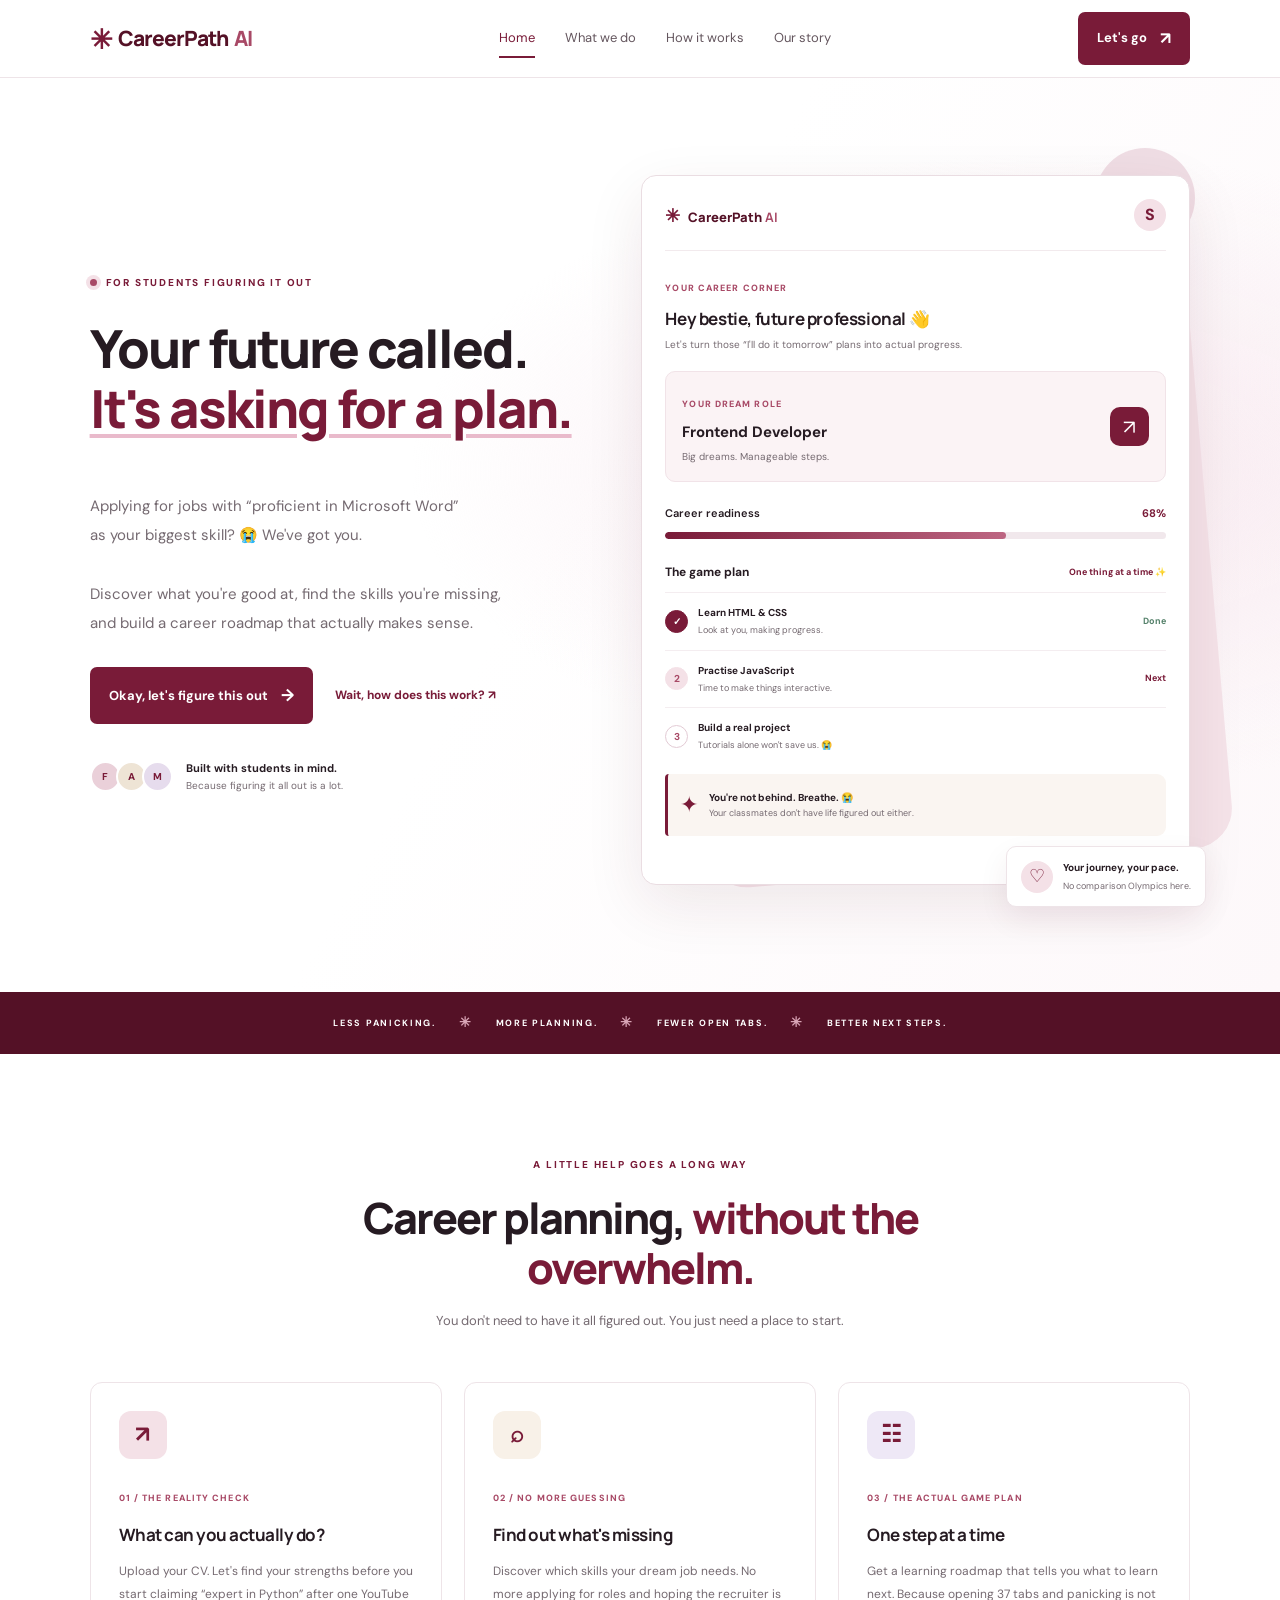
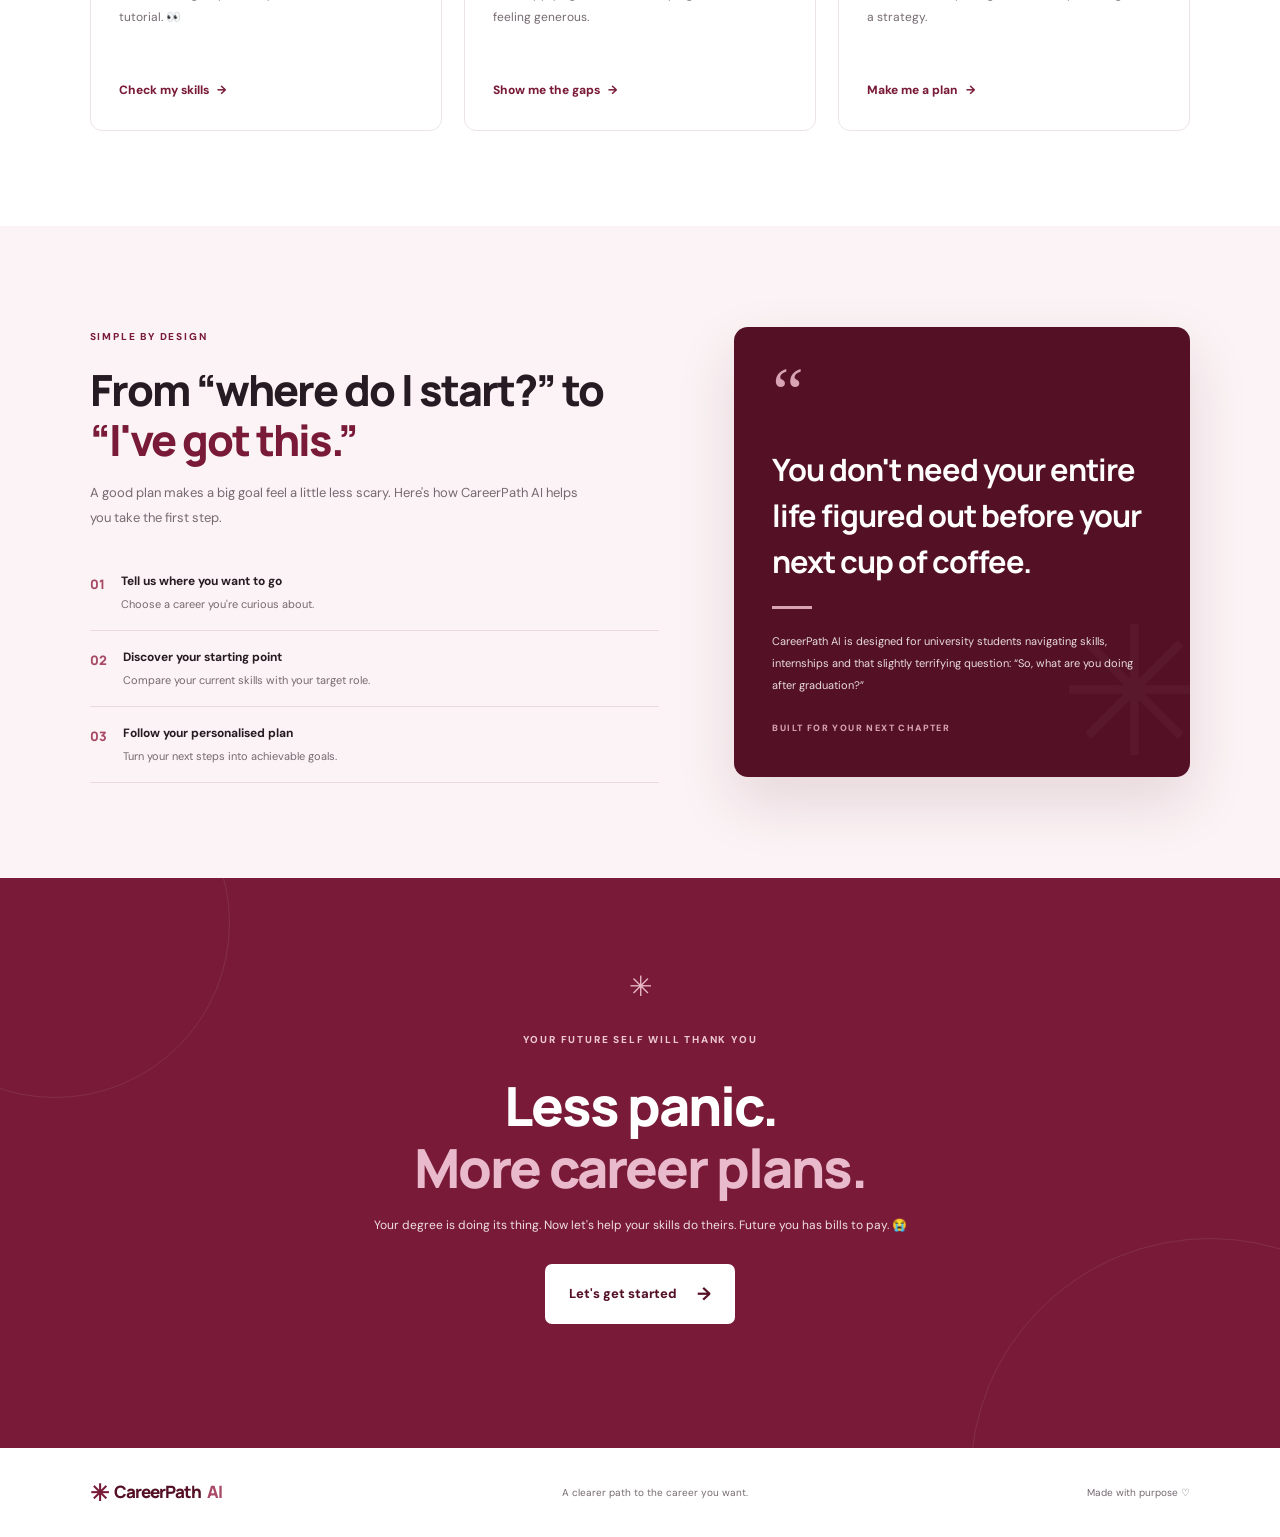
==== index.html @ 46bc5d7f "Add CareerPath AI frontend" ====
<!DOCTYPE html>
<html lang="en">
<head>
  <meta charset="UTF-8">
  <meta name="viewport" content="width=device-width, initial-scale=1.0">

  <title>CareerPath AI — Figure Out Your Next Move</title>
  <meta name="description" content="A more human way for university students to discover their skills, close skill gaps, and plan their future careers.">

  <link rel="preconnect" href="https://fonts.googleapis.com">
  <link rel="preconnect" href="https://fonts.gstatic.com" crossorigin>
  <link href="https://fonts.googleapis.com/css2?family=DM+Sans:wght@400;500;600;700&family=Manrope:wght@400;500;600;700;800&display=swap" rel="stylesheet">

  <link rel="stylesheet" href="styles.css">
  <script src="app.js" defer></script>
</head>

<body>

  <!-- Navigation -->
  <header class="navbar">
    <a href="#home" class="logo">
      <span class="logo-symbol">✳</span>
      CareerPath <span class="logo-ai">AI</span>
    </a>

    <nav class="nav-links" id="navLinks">
      <a href="#home" class="active">Home</a>
      <a href="#features">What we do</a>
      <a href="#how-it-works">How it works</a>
      <a href="#about">Our story</a>
    </nav>

    <a href="#get-started" class="nav-button">
      Let's go <span>↗</span>
    </a>

    <button
      class="menu-toggle"
      id="menuToggle"
      aria-label="Toggle navigation"
      aria-expanded="false"
      aria-controls="navLinks"
    >☰</button>
  </header>

  <main>

    <!-- Hero -->
    <section class="hero" id="home">
      <div class="hero-copy">

        <div class="eyebrow">
          <span class="status-dot"></span>
          FOR STUDENTS FIGURING IT OUT
        </div>

        <h1>
          Your future called.
          <span>It's asking for a plan.</span>
        </h1>

        <p class="hero-description">
          Applying for jobs with “proficient in Microsoft Word”
          as your biggest skill? 😭 We've got you.

          Discover what you're good at, find the skills you're missing,
          and build a career roadmap that actually makes sense.
        </p>

        <div class="hero-actions">
          <a href="#get-started" class="primary-button">
            Okay, let's figure this out <span>→</span>
          </a>

          <a href="#how-it-works" class="text-button">
            Wait, how does this work? ↗
          </a>
        </div>

        <div class="social-proof">
          <div class="avatar-stack">
            <span>F</span>
            <span>A</span>
            <span>M</span>
          </div>

          <p>
            <strong>Built with students in mind.</strong>
            <br>Because figuring it all out is a lot.
          </p>
        </div>

      </div>

      <!-- Career dashboard preview -->
      <div class="hero-visual">

        <div class="visual-decoration decoration-one"></div>
        <div class="visual-decoration decoration-two"></div>

        <div class="dashboard">

          <div class="dashboard-top">
            <div class="mini-brand">
              <span>✳</span> CareerPath <b>AI</b>
            </div>
            <div class="profile-circle">S</div>
          </div>

          <div class="welcome">
            <span class="small-label">YOUR CAREER CORNER</span>
            <h3>Hey bestie, future professional 👋</h3>
            <p>
              Let's turn those “I'll do it tomorrow” plans
              into actual progress.
            </p>
          </div>

          <div class="goal-card">
            <div>
              <span class="small-label">YOUR DREAM ROLE</span>
              <h3>Frontend Developer</h3>
              <p>Big dreams. Manageable steps.</p>
            </div>

            <div class="goal-icon">↗</div>
          </div>

          <div class="progress-heading">
            <span>Career readiness</span>
            <strong>68%</strong>
          </div>

          <div
            class="progress-track"
            role="progressbar"
            aria-label="Example career readiness"
            aria-valuenow="68"
            aria-valuemin="0"
            aria-valuemax="100"
          >
            <div class="progress-fill"></div>
          </div>

          <div class="next-steps">

            <div class="section-mini-heading">
              <h4>The game plan</h4>
              <span>One thing at a time ✨</span>
            </div>

            <div class="step-row">
              <span class="step-check completed">✓</span>
              <div>
                <strong>Learn HTML & CSS</strong>
                <small>Look at you, making progress.</small>
              </div>
              <span class="step-tag done">Done</span>
            </div>

            <div class="step-row">
              <span class="step-check current">2</span>
              <div>
                <strong>Practise JavaScript</strong>
                <small>Time to make things interactive.</small>
              </div>
              <span class="step-tag current-tag">Next</span>
            </div>

            <div class="step-row">
              <span class="step-check">3</span>
              <div>
                <strong>Build a real project</strong>
                <small>Tutorials alone won't save us. 😭</small>
              </div>
            </div>

          </div>

          <div class="encouragement">
            <span>✦</span>
            <p>
              <strong>You're not behind. Breathe. 😭</strong>
              <br>Your classmates don't have life figured out either.
            </p>
          </div>

          <p class="demo-note">
            Example dashboard · Sample information
          </p>

        </div>

        <div class="floating-note">
          <span class="floating-icon">♡</span>
          <div>
            <strong>Your journey, your pace.</strong>
            <small>No comparison Olympics here.</small>
          </div>
        </div>

      </div>
    </section>

    <!-- Marquee-style message -->
    <section class="trust-strip" aria-label="Our approach">
      <span>LESS PANICKING.</span>
      <span class="strip-divider">✳</span>
      <span>MORE PLANNING.</span>
      <span class="strip-divider">✳</span>
      <span>FEWER OPEN TABS.</span>
      <span class="strip-divider">✳</span>
      <span>BETTER NEXT STEPS.</span>
    </section>

    <!-- Features -->
    <section class="features section-padding" id="features">

      <div class="section-heading">
        <span class="eyebrow">A LITTLE HELP GOES A LONG WAY</span>

        <h2>
          Career planning,
          <span>without the overwhelm.</span>
        </h2>

        <p>
          You don't need to have it all figured out.
          You just need a place to start.
        </p>
      </div>

      <div class="feature-grid">

        <article class="feature-card">
          <div class="feature-icon icon-pink">↗</div>

          <span class="feature-number">01 / THE REALITY CHECK</span>

          <h3>What can you actually do?</h3>

          <p>
            Upload your CV. Let's find your strengths before
            you start claiming “expert in Python” after one
            YouTube tutorial. 👀
          </p>

          <a href="#get-started">
            Check my skills <span>→</span>
          </a>
        </article>

        <article class="feature-card">
          <div class="feature-icon icon-cream">⌕</div>

          <span class="feature-number">02 / NO MORE GUESSING</span>

          <h3>Find out what's missing</h3>

          <p>
            Discover which skills your dream job needs.
            No more applying for roles and hoping the recruiter
            is feeling generous.
          </p>

          <a href="#get-started">
            Show me the gaps <span>→</span>
          </a>
        </article>

        <article class="feature-card">
          <div class="feature-icon icon-lilac">☷</div>

          <span class="feature-number">03 / THE ACTUAL GAME PLAN</span>

          <h3>One step at a time</h3>

          <p>
            Get a learning roadmap that tells you what to learn next.
            Because opening 37 tabs and panicking is not a strategy.
          </p>

          <a href="#get-started">
            Make me a plan <span>→</span>
          </a>
        </article>

      </div>
    </section>

    <!-- How it works -->
    <section class="how-section section-padding" id="how-it-works">

      <div class="how-copy">
        <span class="eyebrow">SIMPLE BY DESIGN</span>

        <h2>
          From “where do I start?”
          to <span>“I've got this.”</span>
        </h2>

        <p>
          A good plan makes a big goal feel a little less scary.
          Here's how CareerPath AI helps you take the first step.
        </p>

        <div class="how-step">
          <span class="step-number">01</span>
          <div>
            <h4>Tell us where you want to go</h4>
            <p>Choose a career you're curious about.</p>
          </div>
        </div>

        <div class="how-step">
          <span class="step-number">02</span>
          <div>
            <h4>Discover your starting point</h4>
            <p>Compare your current skills with your target role.</p>
          </div>
        </div>

        <div class="how-step">
          <span class="step-number">03</span>
          <div>
            <h4>Follow your personalised plan</h4>
            <p>Turn your next steps into achievable goals.</p>
          </div>
        </div>
      </div>

      <div class="quote-card" id="about">
        <span class="quote-mark">“</span>

        <h3>
          You don't need your entire life figured out
          before your next cup of coffee.
        </h3>

        <div class="quote-line"></div>

        <p>
          CareerPath AI is designed for university students
          navigating skills, internships and that slightly terrifying
          question: “So, what are you doing after graduation?”
        </p>

        <span class="quote-caption">BUILT FOR YOUR NEXT CHAPTER</span>

        <div class="quote-decoration">✳</div>
      </div>

    </section>

    <!-- CTA -->
    <section class="cta-section" id="get-started">

      <div class="cta-content">
        <span class="cta-star">✳</span>

        <span class="eyebrow light-eyebrow">
          YOUR FUTURE SELF WILL THANK YOU
        </span>

        <h2>
          Less panic.
          <br><span>More career plans.</span>
        </h2>

        <p>
          Your degree is doing its thing. Now let's help your
          skills do theirs. Future you has bills to pay. 😭
        </p>

        <a href="upload.html" class="cta-button">
              Let's get started <span>→</span>
            </a>

        <p class="cta-message" id="ctaMessage" aria-live="polite"></p>
      </div>

      <div class="cta-circle circle-one"></div>
      <div class="cta-circle circle-two"></div>

    </section>

  </main>

  <!-- Footer -->
  <footer class="footer">
    <a href="#home" class="logo footer-logo">
      <span class="logo-symbol">✳</span>
      CareerPath <span class="logo-ai">AI</span>
    </a>

    <p>A clearer path to the career you want.</p>

    <span class="footer-credit">Made with purpose ♡</span>
  </footer>

</body>
</html>
---- styles.css ----
:root {
  --maroon: #791b38;
  --maroon-dark: #541126;
  --rose: #a84966;
  --blush: #fbf3f5;
  --pink: #f4e1e7;
  --cream: #f8f1e8;
  --lilac: #eee8f6;
  --ink: #261b22;
  --muted: #756a71;
  --white: #ffffff;
  --border: #eee4e8;
  --shadow: 0 20px 60px rgba(83, 17, 38, 0.09);
}

* {
  margin: 0;
  padding: 0;
  box-sizing: border-box;
}

html {
  scroll-behavior: smooth;
  scroll-padding-top: 90px;
}

body {
  font-family: "DM Sans", sans-serif;
  color: var(--ink);
  background: var(--white);
  line-height: 1.7;
  -webkit-font-smoothing: antialiased;
}

a {
  color: inherit;
  text-decoration: none;
}

button {
  font: inherit;
}

button:focus-visible,
a:focus-visible {
  outline: 3px solid #c77b96;
  outline-offset: 4px;
}

/* Navigation */

.navbar {
  min-height: 78px;
  padding: 0 7%;
  display: flex;
  align-items: center;
  justify-content: space-between;
  gap: 25px;
  position: sticky;
  top: 0;
  z-index: 20;
  background: rgba(255, 255, 255, 0.95);
  border-bottom: 1px solid var(--border);
  backdrop-filter: blur(14px);
}

.logo {
  display: inline-flex;
  align-items: center;
  gap: 6px;
  color: var(--maroon-dark);
  font-family: "Manrope", sans-serif;
  font-size: 21px;
  font-weight: 800;
  letter-spacing: -1px;
  white-space: nowrap;
}

.logo-symbol {
  color: var(--maroon);
  font-size: 27px;
}

.logo-ai {
  color: var(--rose);
}

.nav-links {
  display: flex;
  align-items: center;
  gap: 30px;
}

.nav-links a {
  position: relative;
  padding: 8px 0;
  color: #64565e;
  font-size: 13px;
  transition: color 0.2s;
}

.nav-links a:hover,
.nav-links a.active {
  color: var(--maroon);
}

.nav-links a.active::after {
  content: "";
  position: absolute;
  bottom: 0;
  left: 0;
  width: 100%;
  height: 2px;
  background: var(--maroon);
}

.nav-button,
.primary-button {
  display: inline-flex;
  align-items: center;
  justify-content: center;
  gap: 13px;
  background: var(--maroon);
  color: white;
  padding: 12px 19px;
  border-radius: 7px;
  font-size: 13px;
  font-weight: 700;
  transition: background 0.2s, transform 0.2s;
}

.nav-button:hover,
.primary-button:hover {
  background: var(--maroon-dark);
  transform: translateY(-2px);
}

.nav-button span,
.primary-button span {
  font-size: 17px;
}

.menu-toggle {
  display: none;
  border: 0;
  background: transparent;
  color: var(--maroon);
  font-size: 25px;
  cursor: pointer;
}

/* Hero */

.hero {
  padding: 75px 7% 85px;
  display: grid;
  grid-template-columns: 0.95fr 1.05fr;
  align-items: center;
  gap: 55px;
  overflow: hidden;
  background:
    radial-gradient(
      ellipse at 82% 43%,
      #f8eaf0 0%,
      transparent 43%
    ),
    linear-gradient(120deg, #fff 45%, #fdf8fa 100%);
}

.hero-copy {
  max-width: 560px;
}

.eyebrow {
  display: inline-flex;
  align-items: center;
  gap: 9px;
  color: var(--maroon);
  font-size: 10px;
  font-weight: 800;
  letter-spacing: 1.8px;
}

.status-dot {
  width: 7px;
  height: 7px;
  border-radius: 50%;
  background: var(--rose);
  box-shadow: 0 0 0 4px var(--pink);
}

.hero h1,
.section-heading h2,
.how-copy h2,
.cta-content h2 {
  font-family: "Manrope", sans-serif;
  font-weight: 800;
  letter-spacing: -2px;
  line-height: 1.15;
}

.hero h1 {
  max-width: 600px;
  margin: 24px 0;
  font-size: clamp(42px, 4.1vw, 60px);
}

.hero h1 span {
  display: block;
  color: var(--maroon);
  text-decoration: underline;
  text-decoration-color: #e9bacb;
  text-decoration-thickness: 4px;
  text-underline-offset: 6px;
}

.hero-description {
  max-width: 455px;
  color: var(--muted);
  font-size: 15px;
  line-height: 1.95;
  white-space: pre-line;
}

.hero-actions {
  display: flex;
  flex-wrap: wrap;
  align-items: center;
  gap: 22px;
  margin-top: 29px;
}

.primary-button {
  padding: 14px 19px;
}

.text-button {
  color: var(--maroon);
  font-size: 12px;
  font-weight: 700;
}

.text-button:hover {
  text-decoration: underline;
  text-underline-offset: 4px;
}

.social-proof {
  display: flex;
  align-items: center;
  gap: 13px;
  margin-top: 36px;
}

.avatar-stack {
  display: flex;
  padding-left: 5px;
}

.avatar-stack span {
  width: 31px;
  height: 31px;
  display: grid;
  place-items: center;
  margin-left: -5px;
  border: 2px solid white;
  border-radius: 50%;
  background: #ead0d9;
  color: var(--maroon);
  font-size: 10px;
  font-weight: 800;
}

.avatar-stack span:nth-child(2) {
  background: #eee4d5;
}

.avatar-stack span:nth-child(3) {
  background: #e6dced;
}

.social-proof p {
  color: var(--muted);
  font-size: 10px;
  line-height: 1.6;
}

.social-proof strong {
  color: var(--ink);
  font-size: 11px;
}

/* Dashboard preview */

.hero-visual {
  position: relative;
  min-width: 0;
  padding: 22px 0;
}

.visual-decoration {
  position: absolute;
  border-radius: 40px;
  background: #f5e3e9;
}

.decoration-one {
  inset: 6% -3% 5% 7%;
  transform: rotate(-5deg);
}

.decoration-two {
  width: 100px;
  height: 100px;
  top: -5px;
  right: -5px;
  border-radius: 50%;
  background: #ead1db;
  opacity: 0.7;
}

.dashboard {
  position: relative;
  z-index: 1;
  padding: 23px;
  border: 1px solid #eadde2;
  border-radius: 15px;
  background: white;
  box-shadow: var(--shadow);
}

.dashboard-top {
  display: flex;
  align-items: center;
  justify-content: space-between;
  padding-bottom: 19px;
  border-bottom: 1px solid #f2eaed;
}

.mini-brand {
  color: var(--maroon-dark);
  font-family: "Manrope", sans-serif;
  font-size: 13px;
  font-weight: 800;
}

.mini-brand span {
  margin-right: 5px;
  color: var(--maroon);
  font-size: 18px;
}

.mini-brand b {
  color: var(--rose);
}

.profile-circle {
  width: 32px;
  height: 32px;
  display: grid;
  place-items: center;
  border-radius: 50%;
  background: var(--pink);
  color: var(--maroon);
  font-weight: 800;
}

.welcome {
  padding: 21px 0 18px;
}

.small-label {
  color: var(--rose);
  font-size: 9px;
  font-weight: 800;
  letter-spacing: 1.1px;
}

.welcome h3 {
  margin: 7px 0 4px;
  font-family: "Manrope", sans-serif;
  font-size: 17px;
  line-height: 1.5;
  letter-spacing: -0.4px;
}

.welcome p,
.goal-card p {
  color: var(--muted);
  font-size: 10px;
  line-height: 1.7;
}

.goal-card {
  display: flex;
  align-items: center;
  justify-content: space-between;
  gap: 12px;
  padding: 16px;
  border: 1px solid #f1e3e8;
  border-radius: 10px;
  background: var(--blush);
}

.goal-card h3 {
  margin: 5px 0 3px;
  font-size: 15px;
}

.goal-icon {
  width: 39px;
  height: 39px;
  display: grid;
  flex-shrink: 0;
  place-items: center;
  border-radius: 10px;
  background: var(--maroon);
  color: white;
  font-size: 20px;
}

.progress-heading {
  display: flex;
  justify-content: space-between;
  margin: 22px 0 9px;
  font-size: 11px;
  font-weight: 600;
}

.progress-heading strong {
  color: var(--maroon);
}

.progress-track {
  height: 7px;
  overflow: hidden;
  border-radius: 20px;
  background: #f1e8ec;
}

.progress-fill {
  width: 68%;
  height: 100%;
  border-radius: 20px;
  background: linear-gradient(90deg, var(--maroon), #bd6682);
}

.next-steps {
  margin-top: 23px;
}

.section-mini-heading {
  display: flex;
  flex-wrap: wrap;
  align-items: center;
  justify-content: space-between;
  gap: 6px;
  margin-bottom: 10px;
}

.section-mini-heading h4 {
  font-size: 12px;
}

.section-mini-heading > span {
  color: var(--maroon);
  font-size: 9px;
  font-weight: 700;
}

.step-row {
  display: flex;
  align-items: center;
  gap: 10px;
  padding: 11px 0;
  border-top: 1px solid #f4edf0;
}

.step-check {
  width: 23px;
  height: 23px;
  display: grid;
  flex-shrink: 0;
  place-items: center;
  border: 1px solid #e3cbd5;
  border-radius: 50%;
  color: var(--rose);
  font-size: 10px;
  font-weight: 700;
}

.step-check.completed {
  border-color: var(--maroon);
  background: var(--maroon);
  color: white;
}

.step-check.current {
  border-color: var(--pink);
  background: var(--pink);
}

.step-row > div {
  flex: 1;
  min-width: 0;
}

.step-row strong,
.step-row small {
  display: block;
}

.step-row strong {
  font-size: 10px;
}

.step-row small {
  margin-top: 2px;
  color: var(--muted);
  font-size: 9px;
}

.step-tag {
  font-size: 9px;
  font-weight: 700;
}

.done {
  color: #54816a;
}

.current-tag {
  color: var(--maroon);
}

.encouragement {
  display: flex;
  align-items: center;
  gap: 11px;
  margin-top: 10px;
  padding: 12px;
  border-left: 3px solid var(--maroon);
  border-radius: 4px 9px 9px 4px;
  background: #faf5f1;
}

.encouragement > span {
  color: var(--maroon);
  font-size: 22px;
}

.encouragement p {
  color: var(--muted);
  font-size: 9px;
  line-height: 1.7;
}

.encouragement strong {
  color: var(--ink);
  font-size: 10px;
}

.demo-note {
  margin-top: 12px;
  text-align: right;
  color: #998c92;
  font-size: 8px;
}

.floating-note {
  position: absolute;
  z-index: 2;
  right: -16px;
  bottom: 0;
  display: flex;
  align-items: center;
  gap: 10px;
  padding: 12px 14px;
  border: 1px solid var(--border);
  border-radius: 10px;
  background: white;
  box-shadow: 0 12px 30px #54112612;
}

.floating-icon {
  width: 32px;
  height: 32px;
  display: grid;
  place-items: center;
  border-radius: 50%;
  background: var(--pink);
  color: var(--maroon);
  font-size: 18px;
}

.floating-note strong,
.floating-note small {
  display: block;
}

.floating-note strong {
  font-size: 10px;
}

.floating-note small {
  margin-top: 3px;
  color: var(--muted);
  font-size: 9px;
}

/* Student humour strip */

.trust-strip {
  display: flex;
  flex-wrap: wrap;
  align-items: center;
  justify-content: center;
  gap: 23px;
  padding: 19px 12px;
  background: var(--maroon-dark);
  color: white;
  font-size: 9px;
  font-weight: 700;
  letter-spacing: 1.7px;
}

.strip-divider {
  color: #d9a5b6;
  font-size: 14px;
}

/* Feature cards */

.section-padding {
  padding: 95px 7%;
}

.section-heading {
  max-width: 700px;
  margin: 0 auto 48px;
  text-align: center;
}

.section-heading h2,
.how-copy h2 {
  margin: 17px 0;
  font-size: clamp(30px, 3.5vw, 43px);
}

.section-heading h2 span,
.how-copy h2 span {
  color: var(--maroon);
}

.section-heading > p,
.how-copy > p {
  color: var(--muted);
  font-size: 13px;
  line-height: 1.9;
}

.feature-grid {
  display: grid;
  grid-template-columns: repeat(3, minmax(0, 1fr));
  gap: 22px;
}

.feature-card {
  padding: 28px;
  border: 1px solid var(--border);
  border-radius: 12px;
  background: white;
  transition: transform 0.25s ease, box-shadow 0.25s ease;
}

.feature-card:nth-child(1):hover {
  transform: translateY(-6px) rotate(-1deg);
}

.feature-card:nth-child(2):hover {
  transform: translateY(-6px);
}

.feature-card:nth-child(3):hover {
  transform: translateY(-6px) rotate(1deg);
}

.feature-card:hover {
  box-shadow: var(--shadow);
}

.feature-icon {
  width: 48px;
  height: 48px;
  display: grid;
  place-items: center;
  margin-bottom: 23px;
  border-radius: 12px;
  color: var(--maroon);
  font-size: 23px;
  font-weight: 700;
}

.icon-pink {
  background: var(--pink);
}

.icon-cream {
  background: var(--cream);
}

.icon-lilac {
  background: var(--lilac);
}

.feature-number {
  color: var(--rose);
  font-size: 9px;
  font-weight: 800;
  letter-spacing: 1.1px;
}

.feature-card h3 {
  margin: 12px 0 10px;
  font-family: "Manrope", sans-serif;
  font-size: 17px;
  letter-spacing: -0.5px;
}

.feature-card p {
  min-height: 105px;
  color: var(--muted);
  font-size: 12px;
  line-height: 1.9;
}

.feature-card > a {
  display: inline-block;
  margin-top: 15px;
  color: var(--maroon);
  font-size: 12px;
  font-weight: 800;
}

.feature-card > a:hover {
  text-decoration: underline;
  text-underline-offset: 4px;
}

.feature-card > a span {
  margin-left: 5px;
}

/* How it works */

.how-section {
  display: grid;
  grid-template-columns: 1fr 0.8fr;
  align-items: center;
  gap: 75px;
  background: var(--blush);
}

.how-copy h2 {
  max-width: 520px;
}

.how-copy > p {
  max-width: 500px;
  margin-bottom: 24px;
}

.how-step {
  display: flex;
  align-items: flex-start;
  gap: 16px;
  padding: 16px 0;
  border-bottom: 1px solid #ead9e0;
}

.step-number {
  padding-top: 2px;
  color: var(--rose);
  font-family: "Manrope", sans-serif;
  font-size: 13px;
  font-weight: 800;
}

.how-step h4 {
  margin-bottom: 4px;
  font-size: 12px;
}

.how-step p {
  color: var(--muted);
  font-size: 11px;
}

/* About card */

.quote-card {
  position: relative;
  overflow: hidden;
  padding: 38px;
  border-radius: 14px;
  background: var(--maroon-dark);
  color: white;
  box-shadow: 0 25px 60px #54112620;
}

.quote-mark {
  color: #d8a3b4;
  font-family: Georgia, serif;
  font-size: 70px;
  line-height: 0.8;
}

.quote-card h3 {
  position: relative;
  z-index: 1;
  margin: 22px 0;
  font-family: "Manrope", sans-serif;
  font-size: clamp(22px, 2.4vw, 31px);
  line-height: 1.5;
  letter-spacing: -1px;
}

.quote-line {
  width: 40px;
  height: 3px;
  margin-bottom: 21px;
  background: #d8a3b4;
}

.quote-card > p {
  position: relative;
  z-index: 1;
  color: #e9dbe0;
  font-size: 11px;
  line-height: 2;
}

.quote-caption {
  display: inline-block;
  margin-top: 25px;
  color: #d8a3b4;
  font-size: 9px;
  font-weight: 800;
  letter-spacing: 1.4px;
}

.quote-decoration {
  position: absolute;
  right: -20px;
  bottom: -70px;
  color: #ffffff08;
  font-size: 180px;
}

/* Final call to action */

.cta-section {
  position: relative;
  overflow: hidden;
  padding: 85px 20px;
  background: var(--maroon);
  color: white;
  text-align: center;
}

.cta-content {
  position: relative;
  z-index: 2;
  max-width: 650px;
  margin: 0 auto;
}

.cta-star {
  display: block;
  margin-bottom: 14px;
  color: #e7b9c8;
  font-size: 28px;
}

.light-eyebrow {
  color: #edc7d4;
}

.cta-content h2 {
  margin: 22px 0 16px;
  font-size: clamp(36px, 4.5vw, 54px);
}

.cta-content h2 span {
  color: #e9bacb;
}

.cta-content > p {
  color: #f0dfe5;
  font-size: 12px;
  line-height: 1.9;
}

.cta-button {
  display: inline-flex;
  align-items: center;
  gap: 20px;
  margin-top: 27px;
  padding: 15px 24px;
  border: 0;
  border-radius: 7px;
  background: white;
  color: var(--maroon-dark);
  font-size: 13px;
  font-weight: 800;
  cursor: pointer;
  transition: transform 0.2s, box-shadow 0.2s, background 0.2s;
}

.cta-button:hover {
  transform: translateY(-3px);
  background: var(--blush);
  box-shadow: 0 8px 20px #22000c30;
}

.cta-button span {
  font-size: 18px;
}

.cta-message {
  min-height: 24px;
  margin-top: 15px;
  font-weight: 600;
}

.cta-circle {
  position: absolute;
  border: 1px solid #ffffff15;
  border-radius: 50%;
  pointer-events: none;
}

.circle-one {
  top: -130px;
  left: -120px;
  width: 350px;
  height: 350px;
}

.circle-two {
  right: -170px;
  bottom: -270px;
  width: 480px;
  height: 480px;
}

/* Footer */

.footer {
  display: flex;
  align-items: center;
  justify-content: space-between;
  gap: 20px;
  padding: 25px 7%;
  background: white;
}

.footer .logo {
  font-size: 17px;
}

.footer .logo-symbol {
  font-size: 23px;
}

.footer > p,
.footer-credit {
  color: var(--muted);
  font-size: 10px;
}

.footer-credit {
  white-space: nowrap;
}

/* Responsive design */

@media (max-width: 1050px) {
  .navbar {
    padding: 0 4%;
  }

  .nav-links {
    gap: 17px;
  }

  .hero {
    padding: 60px 5% 75px;
    gap: 32px;
  }

  .dashboard {
    padding: 18px;
  }

  .section-padding {
    padding: 80px 5%;
  }

  .how-section {
    gap: 40px;
  }

  .floating-note {
    right: -5px;
  }
}

@media (max-width: 760px) {
  .navbar {
    min-height: 70px;
    padding: 0 6%;
  }

  .logo {
    font-size: 18px;
  }

  .menu-toggle {
    display: block;
  }

  .nav-button {
    display: none;
  }

  .nav-links {
    display: none;
    position: absolute;
    top: 69px;
    left: 0;
    right: 0;
    flex-direction: column;
    align-items: flex-start;
    gap: 15px;
    padding: 22px 7%;
    border-bottom: 1px solid var(--border);
    background: white;
  }

  .nav-links.open {
    display: flex;
  }

  .hero {
    grid-template-columns: 1fr;
    gap: 43px;
    padding: 55px 6% 65px;
  }

  .hero h1 {
    font-size: clamp(39px, 9vw, 54px);
  }

  .hero-description {
    font-size: 13px;
  }

  .hero-visual {
    width: 100%;
    max-width: 540px;
    margin: 0 auto;
  }

  .dashboard {
    padding: 17px;
  }

  .floating-note {
    right: -4px;
    bottom: -14px;
  }

  .trust-strip {
    gap: 11px;
    padding: 17px 10px;
    font-size: 8px;
    letter-spacing: 1px;
  }

  .section-padding {
    padding: 68px 6%;
  }

  .feature-grid {
    grid-template-columns: 1fr;
    gap: 15px;
  }

  .feature-card p {
    min-height: auto;
  }

  .how-section {
    grid-template-columns: 1fr;
    gap: 38px;
  }

  .quote-card {
    padding: 30px;
  }

  .footer {
    flex-direction: column;
    gap: 10px;
    padding: 28px 6%;
    text-align: center;
  }
}

@media (max-width: 390px) {
  .hero h1 {
    font-size: 36px;
  }

  .hero-actions {
    align-items: flex-start;
    flex-direction: column;
    gap: 17px;
  }

  .dashboard {
    padding: 13px;
  }

  .welcome h3 {
    font-size: 15px;
  }

  .step-row {
    gap: 7px;
  }

  .step-row strong {
    font-size: 9px;
  }

  .step-row small {
    font-size: 8px;
  }

  .floating-note {
    padding: 9px;
  }

  .floating-note strong {
    font-size: 9px;
  }
}

@media (prefers-reduced-motion: reduce) {
  *,
  *::before,
  *::after {
    scroll-behavior: auto !important;
    transition-duration: 0.01ms !important;
  }
}
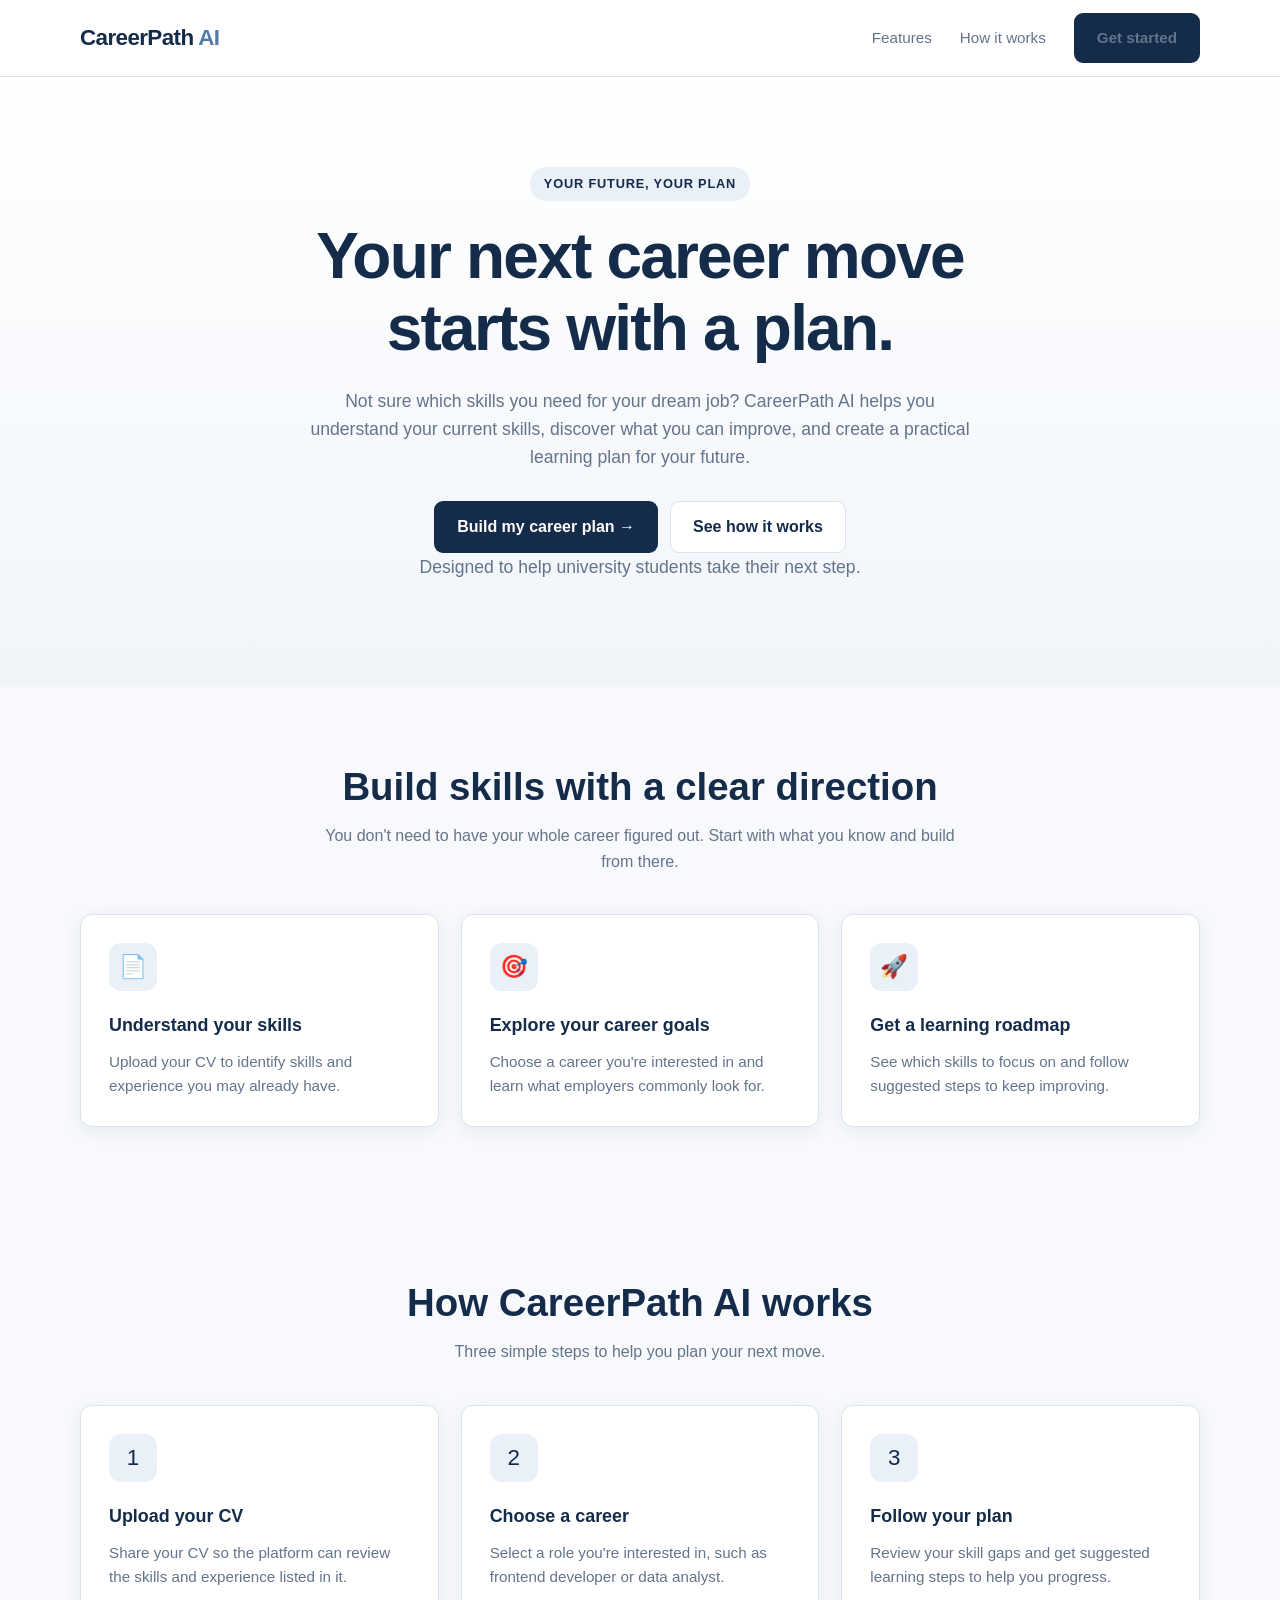
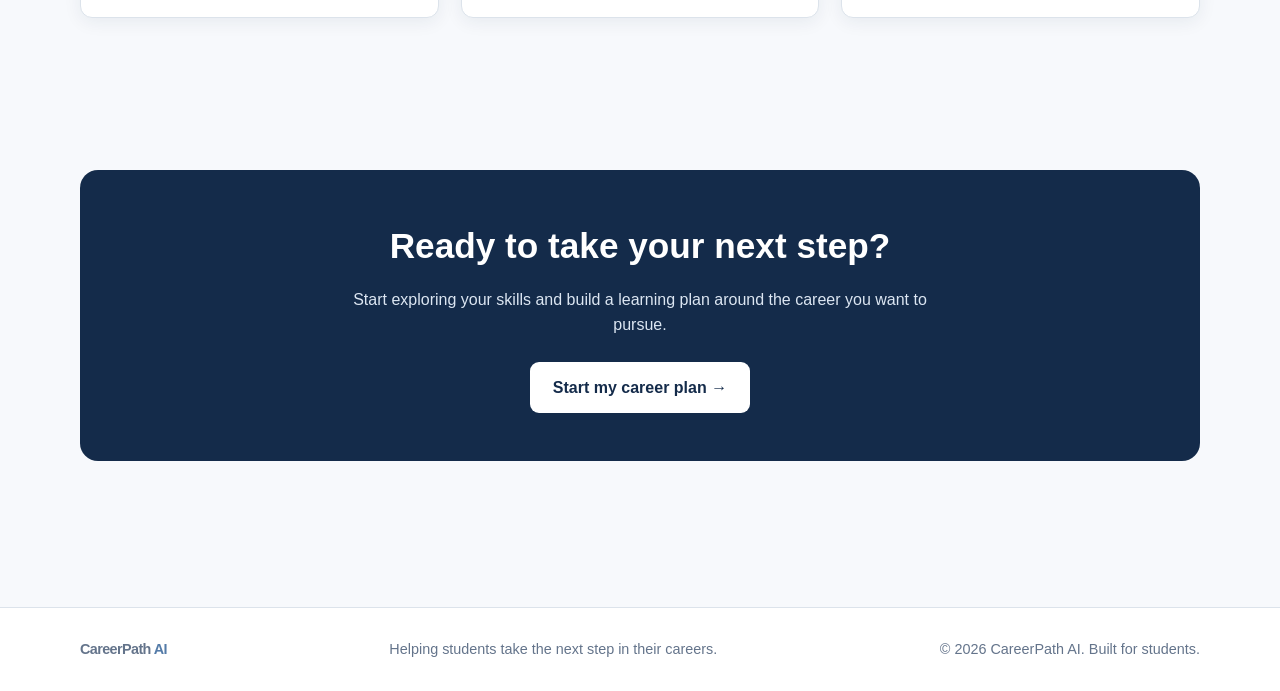
==== commit 672351d7: "Update CareerPath AI design and career options" ====
--- a/index.html
+++ b/index.html
@@ -2,403 +2,167 @@
 <!DOCTYPE html>
 <html lang="en">
 <head>
-  <meta charset="UTF-8">
-  <meta name="viewport" content="width=device-width, initial-scale=1.0">
-
-  <title>CareerPath AI — Figure Out Your Next Move</title>
-  <meta name="description" content="A more human way for university students to discover their skills, close skill gaps, and plan their future careers.">
-
-  <link rel="preconnect" href="https://fonts.googleapis.com">
-  <link rel="preconnect" href="https://fonts.gstatic.com" crossorigin>
-  <link href="https://fonts.googleapis.com/css2?family=DM+Sans:wght@400;500;600;700&family=Manrope:wght@400;500;600;700;800&display=swap" rel="stylesheet">
-
-  <link rel="stylesheet" href="styles.css">
-  <script src="app.js" defer></script>
+    <meta charset="UTF-8">
+    <meta name="viewport" content="width=device-width, initial-scale=1.0">
+    <meta name="description"
+          content="Discover your skill gaps and create a personalised career learning plan with CareerPath AI.">
+    <title>CareerPath AI | Plan Your Career Journey</title>
+    <link rel="stylesheet" href="styles.css">
 </head>
-
 <body>
 
-  <!-- Navigation -->
-  <header class="navbar">
-    <a href="#home" class="logo">
-      <span class="logo-symbol">✳</span>
-      CareerPath <span class="logo-ai">AI</span>
-    </a>
+    <header class="navbar">
+        <nav class="nav-container" aria-label="Main navigation">
+            <a href="index.html" class="logo">CareerPath <span>AI</span></a>
 
-    <nav class="nav-links" id="navLinks">
-      <a href="#home" class="active">Home</a>
-      <a href="#features">What we do</a>
-      <a href="#how-it-works">How it works</a>
-      <a href="#about">Our story</a>
-    </nav>
+            <ul class="nav-links">
+                <li><a href="#features">Features</a></li>
+                <li><a href="#how-it-works">How it works</a></li>
+                <li><a href="upload.html" class="btn btn-primary">Get started</a></li>
+            </ul>
+        </nav>
+    </header>
 
-    <a href="#get-started" class="nav-button">
-      Let's go <span>↗</span>
-    </a>
+    <main>
+        <section class="hero">
+            <div class="container hero-content">
+                <span class="eyebrow">YOUR FUTURE, YOUR PLAN</span>
 
-    <button
-      class="menu-toggle"
-      id="menuToggle"
-      aria-label="Toggle navigation"
-      aria-expanded="false"
-      aria-controls="navLinks"
-    >☰</button>
-  </header>
+                <h1>Your next career move starts with a plan.</h1>
 
-  <main>
+                <p>
+                    Not sure which skills you need for your dream job?
+                    CareerPath AI helps you understand your current skills,
+                    discover what you can improve, and create a practical
+                    learning plan for your future.
+                </p>
 
-    <!-- Hero -->
-    <section class="hero" id="home">
-      <div class="hero-copy">
+                <div class="hero-actions">
+                    <a href="upload.html" class="btn btn-primary">
+                        Build my career plan &rarr;
+                    </a>
 
-        <div class="eyebrow">
-          <span class="status-dot"></span>
-          FOR STUDENTS FIGURING IT OUT
+                    <a href="#how-it-works" class="btn btn-secondary">
+                        See how it works
+                    </a>
+                </div>
+
+                <p class="hero-note">
+                    Designed to help university students take their next step.
+                </p>
+            </div>
+        </section>
+
+        <section class="section" id="features">
+            <div class="container">
+                <div class="section-heading">
+                    <h2>Build skills with a clear direction</h2>
+                    <p>
+                        You don't need to have your whole career figured out.
+                        Start with what you know and build from there.
+                    </p>
+                </div>
+
+                <div class="features-grid">
+                    <article class="feature-card">
+                        <div class="feature-icon" aria-hidden="true">
+                            &#128196;
+                        </div>
+                        <h3>Understand your skills</h3>
+                        <p>
+                            Upload your CV to identify skills and experience
+                            you may already have.
+                        </p>
+                    </article>
+
+                    <article class="feature-card">
+                        <div class="feature-icon" aria-hidden="true">
+                            &#127919;
+                        </div>
+                        <h3>Explore your career goals</h3>
+                        <p>
+                            Choose a career you're interested in and learn
+                            what employers commonly look for.
+                        </p>
+                    </article>
+
+                    <article class="feature-card">
+                        <div class="feature-icon" aria-hidden="true">
+                            &#128640;
+                        </div>
+                        <h3>Get a learning roadmap</h3>
+                        <p>
+                            See which skills to focus on and follow
+                            suggested steps to keep improving.
+                        </p>
+                    </article>
+                </div>
+            </div>
+        </section>
+
+        <section class="section" id="how-it-works">
+            <div class="container">
+                <div class="section-heading">
+                    <h2>How CareerPath AI works</h2>
+                    <p>
+                        Three simple steps to help you plan your next move.
+                    </p>
+                </div>
+
+                <div class="features-grid">
+                    <article class="feature-card">
+                        <div class="feature-icon" aria-hidden="true">1</div>
+                        <h3>Upload your CV</h3>
+                        <p>
+                            Share your CV so the platform can review the
+                            skills and experience listed in it.
+                        </p>
+                    </article>
+
+                    <article class="feature-card">
+                        <div class="feature-icon" aria-hidden="true">2</div>
+                        <h3>Choose a career</h3>
+                        <p>
+                            Select a role you're interested in, such as
+                            frontend developer or data analyst.
+                        </p>
+                    </article>
+
+                    <article class="feature-card">
+                        <div class="feature-icon" aria-hidden="true">3</div>
+                        <h3>Follow your plan</h3>
+                        <p>
+                            Review your skill gaps and get suggested
+                            learning steps to help you progress.
+                        </p>
+                    </article>
+                </div>
+            </div>
+        </section>
+
+        <section class="section">
+            <div class="container">
+                <div class="cta">
+                    <h2>Ready to take your next step?</h2>
+                    <p>
+                        Start exploring your skills and build a learning
+                        plan around the career you want to pursue.
+                    </p>
+                    <a href="upload.html" class="btn">
+                        Start my career plan &rarr;
+                    </a>
+                </div>
+            </div>
+        </section>
+    </main>
+
+    <footer class="footer">
+        <div class="container footer-content">
+            <a href="index.html" class="logo">CareerPath <span>AI</span></a>
+            <p>Helping students take the next step in their careers.</p>
+            <p>&copy; 2026 CareerPath AI. Built for students.</p>
         </div>
-
-        <h1>
-          Your future called.
-          <span>It's asking for a plan.</span>
-        </h1>
-
-        <p class="hero-description">
-          Applying for jobs with “proficient in Microsoft Word”
-          as your biggest skill? 😭 We've got you.
-
-          Discover what you're good at, find the skills you're missing,
-          and build a career roadmap that actually makes sense.
-        </p>
-
-        <div class="hero-actions">
-          <a href="#get-started" class="primary-button">
-            Okay, let's figure this out <span>→</span>
-          </a>
-
-          <a href="#how-it-works" class="text-button">
-            Wait, how does this work? ↗
-          </a>
-        </div>
-
-        <div class="social-proof">
-          <div class="avatar-stack">
-            <span>F</span>
-            <span>A</span>
-            <span>M</span>
-          </div>
-
-          <p>
-            <strong>Built with students in mind.</strong>
-            <br>Because figuring it all out is a lot.
-          </p>
-        </div>
-
-      </div>
-
-      <!-- Career dashboard preview -->
-      <div class="hero-visual">
-
-        <div class="visual-decoration decoration-one"></div>
-        <div class="visual-decoration decoration-two"></div>
-
-        <div class="dashboard">
-
-          <div class="dashboard-top">
-            <div class="mini-brand">
-              <span>✳</span> CareerPath <b>AI</b>
-            </div>
-            <div class="profile-circle">S</div>
-          </div>
-
-          <div class="welcome">
-            <span class="small-label">YOUR CAREER CORNER</span>
-            <h3>Hey bestie, future professional 👋</h3>
-            <p>
-              Let's turn those “I'll do it tomorrow” plans
-              into actual progress.
-            </p>
-          </div>
-
-          <div class="goal-card">
-            <div>
-              <span class="small-label">YOUR DREAM ROLE</span>
-              <h3>Frontend Developer</h3>
-              <p>Big dreams. Manageable steps.</p>
-            </div>
-
-            <div class="goal-icon">↗</div>
-          </div>
-
-          <div class="progress-heading">
-            <span>Career readiness</span>
-            <strong>68%</strong>
-          </div>
-
-          <div
-            class="progress-track"
-            role="progressbar"
-            aria-label="Example career readiness"
-            aria-valuenow="68"
-            aria-valuemin="0"
-            aria-valuemax="100"
-          >
-            <div class="progress-fill"></div>
-          </div>
-
-          <div class="next-steps">
-
-            <div class="section-mini-heading">
-              <h4>The game plan</h4>
-              <span>One thing at a time ✨</span>
-            </div>
-
-            <div class="step-row">
-              <span class="step-check completed">✓</span>
-              <div>
-                <strong>Learn HTML & CSS</strong>
-                <small>Look at you, making progress.</small>
-              </div>
-              <span class="step-tag done">Done</span>
-            </div>
-
-            <div class="step-row">
-              <span class="step-check current">2</span>
-              <div>
-                <strong>Practise JavaScript</strong>
-                <small>Time to make things interactive.</small>
-              </div>
-              <span class="step-tag current-tag">Next</span>
-            </div>
-
-            <div class="step-row">
-              <span class="step-check">3</span>
-              <div>
-                <strong>Build a real project</strong>
-                <small>Tutorials alone won't save us. 😭</small>
-              </div>
-            </div>
-
-          </div>
-
-          <div class="encouragement">
-            <span>✦</span>
-            <p>
-              <strong>You're not behind. Breathe. 😭</strong>
-              <br>Your classmates don't have life figured out either.
-            </p>
-          </div>
-
-          <p class="demo-note">
-            Example dashboard · Sample information
-          </p>
-
-        </div>
-
-        <div class="floating-note">
-          <span class="floating-icon">♡</span>
-          <div>
-            <strong>Your journey, your pace.</strong>
-            <small>No comparison Olympics here.</small>
-          </div>
-        </div>
-
-      </div>
-    </section>
-
-    <!-- Marquee-style message -->
-    <section class="trust-strip" aria-label="Our approach">
-      <span>LESS PANICKING.</span>
-      <span class="strip-divider">✳</span>
-      <span>MORE PLANNING.</span>
-      <span class="strip-divider">✳</span>
-      <span>FEWER OPEN TABS.</span>
-      <span class="strip-divider">✳</span>
-      <span>BETTER NEXT STEPS.</span>
-    </section>
-
-    <!-- Features -->
-    <section class="features section-padding" id="features">
-
-      <div class="section-heading">
-        <span class="eyebrow">A LITTLE HELP GOES A LONG WAY</span>
-
-        <h2>
-          Career planning,
-          <span>without the overwhelm.</span>
-        </h2>
-
-        <p>
-          You don't need to have it all figured out.
-          You just need a place to start.
-        </p>
-      </div>
-
-      <div class="feature-grid">
-
-        <article class="feature-card">
-          <div class="feature-icon icon-pink">↗</div>
-
-          <span class="feature-number">01 / THE REALITY CHECK</span>
-
-          <h3>What can you actually do?</h3>
-
-          <p>
-            Upload your CV. Let's find your strengths before
-            you start claiming “expert in Python” after one
-            YouTube tutorial. 👀
-          </p>
-
-          <a href="#get-started">
-            Check my skills <span>→</span>
-          </a>
-        </article>
-
-        <article class="feature-card">
-          <div class="feature-icon icon-cream">⌕</div>
-
-          <span class="feature-number">02 / NO MORE GUESSING</span>
-
-          <h3>Find out what's missing</h3>
-
-          <p>
-            Discover which skills your dream job needs.
-            No more applying for roles and hoping the recruiter
-            is feeling generous.
-          </p>
-
-          <a href="#get-started">
-            Show me the gaps <span>→</span>
-          </a>
-        </article>
-
-        <article class="feature-card">
-          <div class="feature-icon icon-lilac">☷</div>
-
-          <span class="feature-number">03 / THE ACTUAL GAME PLAN</span>
-
-          <h3>One step at a time</h3>
-
-          <p>
-            Get a learning roadmap that tells you what to learn next.
-            Because opening 37 tabs and panicking is not a strategy.
-          </p>
-
-          <a href="#get-started">
-            Make me a plan <span>→</span>
-          </a>
-        </article>
-
-      </div>
-    </section>
-
-    <!-- How it works -->
-    <section class="how-section section-padding" id="how-it-works">
-
-      <div class="how-copy">
-        <span class="eyebrow">SIMPLE BY DESIGN</span>
-
-        <h2>
-          From “where do I start?”
-          to <span>“I've got this.”</span>
-        </h2>
-
-        <p>
-          A good plan makes a big goal feel a little less scary.
-          Here's how CareerPath AI helps you take the first step.
-        </p>
-
-        <div class="how-step">
-          <span class="step-number">01</span>
-          <div>
-            <h4>Tell us where you want to go</h4>
-            <p>Choose a career you're curious about.</p>
-          </div>
-        </div>
-
-        <div class="how-step">
-          <span class="step-number">02</span>
-          <div>
-            <h4>Discover your starting point</h4>
-            <p>Compare your current skills with your target role.</p>
-          </div>
-        </div>
-
-        <div class="how-step">
-          <span class="step-number">03</span>
-          <div>
-            <h4>Follow your personalised plan</h4>
-            <p>Turn your next steps into achievable goals.</p>
-          </div>
-        </div>
-      </div>
-
-      <div class="quote-card" id="about">
-        <span class="quote-mark">“</span>
-
-        <h3>
-          You don't need your entire life figured out
-          before your next cup of coffee.
-        </h3>
-
-        <div class="quote-line"></div>
-
-        <p>
-          CareerPath AI is designed for university students
-          navigating skills, internships and that slightly terrifying
-          question: “So, what are you doing after graduation?”
-        </p>
-
-        <span class="quote-caption">BUILT FOR YOUR NEXT CHAPTER</span>
-
-        <div class="quote-decoration">✳</div>
-      </div>
-
-    </section>
-
-    <!-- CTA -->
-    <section class="cta-section" id="get-started">
-
-      <div class="cta-content">
-        <span class="cta-star">✳</span>
-
-        <span class="eyebrow light-eyebrow">
-          YOUR FUTURE SELF WILL THANK YOU
-        </span>
-
-        <h2>
-          Less panic.
-          <br><span>More career plans.</span>
-        </h2>
-
-        <p>
-          Your degree is doing its thing. Now let's help your
-          skills do theirs. Future you has bills to pay. 😭
-        </p>
-
-        <a href="upload.html" class="cta-button">
-              Let's get started <span>→</span>
-            </a>
-
-        <p class="cta-message" id="ctaMessage" aria-live="polite"></p>
-      </div>
-
-      <div class="cta-circle circle-one"></div>
-      <div class="cta-circle circle-two"></div>
-
-    </section>
-
-  </main>
-
-  <!-- Footer -->
-  <footer class="footer">
-    <a href="#home" class="logo footer-logo">
-      <span class="logo-symbol">✳</span>
-      CareerPath <span class="logo-ai">AI</span>
-    </a>
-
-    <p>A clearer path to the career you want.</p>
-
-    <span class="footer-credit">Made with purpose ♡</span>
-  </footer>
+    </footer>
 
 </body>
 </html>
--- a/styles.css
+++ b/styles.css
@@ -1,1169 +1,525 @@
+
+/* ========================================
+   CareerPath AI — Global Styles
+   Theme: Dark Blue, White and Light Blue
+======================================== */
 
 :root {
-  --maroon: #791b38;
-  --maroon-dark: #541126;
-  --rose: #a84966;
-  --blush: #fbf3f5;
-  --pink: #f4e1e7;
-  --cream: #f8f1e8;
-  --lilac: #eee8f6;
-  --ink: #261b22;
-  --muted: #756a71;
-  --white: #ffffff;
-  --border: #eee4e8;
-  --shadow: 0 20px 60px rgba(83, 17, 38, 0.09);
-}
-
+    --primary: #142B4A;
+    --primary-hover: #203F66;
+    --secondary: #EAF0F7;
+    --background: #F7F9FC;
+    --surface: #FFFFFF;
+    --text: #243247;
+    --text-muted: #64748B;
+    --border: #DCE3EB;
+    --success: #16805D;
+    --error: #B42318;
+
+    --radius: 12px;
+    --shadow: 0 4px 18px rgba(20, 43, 74, 0.07);
+    --transition: 0.2s ease;
+}
+
+/* Reset */
 * {
-  margin: 0;
-  padding: 0;
-  box-sizing: border-box;
+    margin: 0;
+    padding: 0;
+    box-sizing: border-box;
 }
 
 html {
-  scroll-behavior: smooth;
-  scroll-padding-top: 90px;
+    scroll-behavior: smooth;
 }
 
 body {
-  font-family: "DM Sans", sans-serif;
-  color: var(--ink);
-  background: var(--white);
-  line-height: 1.7;
-  -webkit-font-smoothing: antialiased;
+    font-family: -apple-system, BlinkMacSystemFont, "Segoe UI",
+        Roboto, Helvetica, Arial, sans-serif;
+    background: var(--background);
+    color: var(--text);
+    line-height: 1.6;
+    -webkit-font-smoothing: antialiased;
 }
 
 a {
-  color: inherit;
-  text-decoration: none;
+    color: inherit;
+    text-decoration: none;
+}
+
+button,
+input,
+select,
+textarea {
+    font: inherit;
 }
 
 button {
-  font: inherit;
-}
-
-button:focus-visible,
-a:focus-visible {
-  outline: 3px solid #c77b96;
-  outline-offset: 4px;
+    cursor: pointer;
+}
+
+img {
+    max-width: 100%;
+    display: block;
+}
+
+.container {
+    width: min(1120px, 90%);
+    margin: 0 auto;
 }
 
 /* Navigation */
-
 .navbar {
-  min-height: 78px;
-  padding: 0 7%;
-  display: flex;
-  align-items: center;
-  justify-content: space-between;
-  gap: 25px;
-  position: sticky;
-  top: 0;
-  z-index: 20;
-  background: rgba(255, 255, 255, 0.95);
-  border-bottom: 1px solid var(--border);
-  backdrop-filter: blur(14px);
+    background: var(--surface);
+    border-bottom: 1px solid var(--border);
+    position: sticky;
+    top: 0;
+    z-index: 100;
+}
+
+.nav-container {
+    width: min(1120px, 90%);
+    min-height: 76px;
+    margin: 0 auto;
+    display: flex;
+    align-items: center;
+    justify-content: space-between;
+    gap: 24px;
 }
 
 .logo {
-  display: inline-flex;
-  align-items: center;
-  gap: 6px;
-  color: var(--maroon-dark);
-  font-family: "Manrope", sans-serif;
-  font-size: 21px;
-  font-weight: 800;
-  letter-spacing: -1px;
-  white-space: nowrap;
-}
-
-.logo-symbol {
-  color: var(--maroon);
-  font-size: 27px;
-}
-
-.logo-ai {
-  color: var(--rose);
+    color: var(--primary);
+    font-size: 1.4rem;
+    font-weight: 750;
+    letter-spacing: -0.6px;
+}
+
+.logo span {
+    color: #547BA8;
 }
 
 .nav-links {
-  display: flex;
-  align-items: center;
-  gap: 30px;
+    display: flex;
+    align-items: center;
+    gap: 28px;
+    list-style: none;
 }
 
 .nav-links a {
-  position: relative;
-  padding: 8px 0;
-  color: #64565e;
-  font-size: 13px;
-  transition: color 0.2s;
+    color: var(--text-muted);
+    font-size: 0.95rem;
+    transition: color var(--transition);
 }
 
 .nav-links a:hover,
 .nav-links a.active {
-  color: var(--maroon);
-}
-
-.nav-links a.active::after {
-  content: "";
-  position: absolute;
-  bottom: 0;
-  left: 0;
-  width: 100%;
-  height: 2px;
-  background: var(--maroon);
-}
-
-.nav-button,
-.primary-button {
-  display: inline-flex;
-  align-items: center;
-  justify-content: center;
-  gap: 13px;
-  background: var(--maroon);
-  color: white;
-  padding: 12px 19px;
-  border-radius: 7px;
-  font-size: 13px;
-  font-weight: 700;
-  transition: background 0.2s, transform 0.2s;
-}
-
-.nav-button:hover,
-.primary-button:hover {
-  background: var(--maroon-dark);
-  transform: translateY(-2px);
-}
-
-.nav-button span,
-.primary-button span {
-  font-size: 17px;
-}
-
-.menu-toggle {
-  display: none;
-  border: 0;
-  background: transparent;
-  color: var(--maroon);
-  font-size: 25px;
-  cursor: pointer;
-}
-
-/* Hero */
-
+    color: var(--primary);
+}
+
+/* Buttons */
+.btn {
+    display: inline-flex;
+    align-items: center;
+    justify-content: center;
+    gap: 8px;
+    padding: 12px 22px;
+    border: 1px solid transparent;
+    border-radius: 9px;
+    font-weight: 600;
+    text-align: center;
+    transition:
+        background var(--transition),
+        transform var(--transition);
+}
+
+.btn:hover {
+    transform: translateY(-1px);
+}
+
+.btn-primary {
+    background: var(--primary);
+    color: #FFFFFF;
+}
+
+.btn-primary:hover {
+    background: var(--primary-hover);
+}
+
+.btn-secondary {
+    background: #FFFFFF;
+    border-color: var(--border);
+    color: var(--primary);
+}
+
+.btn-secondary:hover {
+    background: var(--secondary);
+}
+
+.btn-block {
+    width: 100%;
+}
+
+/* Hero section */
 .hero {
-  padding: 75px 7% 85px;
-  display: grid;
-  grid-template-columns: 0.95fr 1.05fr;
-  align-items: center;
-  gap: 55px;
-  overflow: hidden;
-  background:
-    radial-gradient(
-      ellipse at 82% 43%,
-      #f8eaf0 0%,
-      transparent 43%
-    ),
-    linear-gradient(120deg, #fff 45%, #fdf8fa 100%);
-}
-
-.hero-copy {
-  max-width: 560px;
+    padding: 90px 0 76px;
+    background: linear-gradient(180deg, #FFFFFF 0%, #F1F5FA 100%);
+}
+
+.hero-content {
+    max-width: 760px;
+    margin: 0 auto;
+    text-align: center;
 }
 
 .eyebrow {
-  display: inline-flex;
-  align-items: center;
-  gap: 9px;
-  color: var(--maroon);
-  font-size: 10px;
-  font-weight: 800;
-  letter-spacing: 1.8px;
-}
-
-.status-dot {
-  width: 7px;
-  height: 7px;
-  border-radius: 50%;
-  background: var(--rose);
-  box-shadow: 0 0 0 4px var(--pink);
-}
-
-.hero h1,
-.section-heading h2,
-.how-copy h2,
-.cta-content h2 {
-  font-family: "Manrope", sans-serif;
-  font-weight: 800;
-  letter-spacing: -2px;
-  line-height: 1.15;
+    display: inline-block;
+    margin-bottom: 20px;
+    padding: 7px 14px;
+    background: var(--secondary);
+    color: var(--primary);
+    border-radius: 999px;
+    font-size: 0.8rem;
+    font-weight: 700;
+    letter-spacing: 0.8px;
 }
 
 .hero h1 {
-  max-width: 600px;
-  margin: 24px 0;
-  font-size: clamp(42px, 4.1vw, 60px);
-}
-
-.hero h1 span {
-  display: block;
-  color: var(--maroon);
-  text-decoration: underline;
-  text-decoration-color: #e9bacb;
-  text-decoration-thickness: 4px;
-  text-underline-offset: 6px;
-}
-
-.hero-description {
-  max-width: 455px;
-  color: var(--muted);
-  font-size: 15px;
-  line-height: 1.95;
-  white-space: pre-line;
+    margin-bottom: 22px;
+    color: var(--primary);
+    font-size: clamp(2.3rem, 5vw, 4rem);
+    line-height: 1.12;
+    letter-spacing: -1.8px;
+}
+
+.hero p {
+    max-width: 660px;
+    margin: 0 auto 30px;
+    color: var(--text-muted);
+    font-size: 1.1rem;
 }
 
 .hero-actions {
-  display: flex;
-  flex-wrap: wrap;
-  align-items: center;
-  gap: 22px;
-  margin-top: 29px;
-}
-
-.primary-button {
-  padding: 14px 19px;
-}
-
-.text-button {
-  color: var(--maroon);
-  font-size: 12px;
-  font-weight: 700;
-}
-
-.text-button:hover {
-  text-decoration: underline;
-  text-underline-offset: 4px;
-}
-
-.social-proof {
-  display: flex;
-  align-items: center;
-  gap: 13px;
-  margin-top: 36px;
-}
-
-.avatar-stack {
-  display: flex;
-  padding-left: 5px;
-}
-
-.avatar-stack span {
-  width: 31px;
-  height: 31px;
-  display: grid;
-  place-items: center;
-  margin-left: -5px;
-  border: 2px solid white;
-  border-radius: 50%;
-  background: #ead0d9;
-  color: var(--maroon);
-  font-size: 10px;
-  font-weight: 800;
-}
-
-.avatar-stack span:nth-child(2) {
-  background: #eee4d5;
-}
-
-.avatar-stack span:nth-child(3) {
-  background: #e6dced;
-}
-
-.social-proof p {
-  color: var(--muted);
-  font-size: 10px;
-  line-height: 1.6;
-}
-
-.social-proof strong {
-  color: var(--ink);
-  font-size: 11px;
-}
-
-/* Dashboard preview */
-
-.hero-visual {
-  position: relative;
-  min-width: 0;
-  padding: 22px 0;
-}
-
-.visual-decoration {
-  position: absolute;
-  border-radius: 40px;
-  background: #f5e3e9;
-}
-
-.decoration-one {
-  inset: 6% -3% 5% 7%;
-  transform: rotate(-5deg);
-}
-
-.decoration-two {
-  width: 100px;
-  height: 100px;
-  top: -5px;
-  right: -5px;
-  border-radius: 50%;
-  background: #ead1db;
-  opacity: 0.7;
-}
-
-.dashboard {
-  position: relative;
-  z-index: 1;
-  padding: 23px;
-  border: 1px solid #eadde2;
-  border-radius: 15px;
-  background: white;
-  box-shadow: var(--shadow);
-}
-
-.dashboard-top {
-  display: flex;
-  align-items: center;
-  justify-content: space-between;
-  padding-bottom: 19px;
-  border-bottom: 1px solid #f2eaed;
-}
-
-.mini-brand {
-  color: var(--maroon-dark);
-  font-family: "Manrope", sans-serif;
-  font-size: 13px;
-  font-weight: 800;
-}
-
-.mini-brand span {
-  margin-right: 5px;
-  color: var(--maroon);
-  font-size: 18px;
-}
-
-.mini-brand b {
-  color: var(--rose);
-}
-
-.profile-circle {
-  width: 32px;
-  height: 32px;
-  display: grid;
-  place-items: center;
-  border-radius: 50%;
-  background: var(--pink);
-  color: var(--maroon);
-  font-weight: 800;
-}
-
-.welcome {
-  padding: 21px 0 18px;
-}
-
-.small-label {
-  color: var(--rose);
-  font-size: 9px;
-  font-weight: 800;
-  letter-spacing: 1.1px;
-}
-
-.welcome h3 {
-  margin: 7px 0 4px;
-  font-family: "Manrope", sans-serif;
-  font-size: 17px;
-  line-height: 1.5;
-  letter-spacing: -0.4px;
-}
-
-.welcome p,
-.goal-card p {
-  color: var(--muted);
-  font-size: 10px;
-  line-height: 1.7;
-}
-
-.goal-card {
-  display: flex;
-  align-items: center;
-  justify-content: space-between;
-  gap: 12px;
-  padding: 16px;
-  border: 1px solid #f1e3e8;
-  border-radius: 10px;
-  background: var(--blush);
-}
-
-.goal-card h3 {
-  margin: 5px 0 3px;
-  font-size: 15px;
-}
-
-.goal-icon {
-  width: 39px;
-  height: 39px;
-  display: grid;
-  flex-shrink: 0;
-  place-items: center;
-  border-radius: 10px;
-  background: var(--maroon);
-  color: white;
-  font-size: 20px;
-}
-
-.progress-heading {
-  display: flex;
-  justify-content: space-between;
-  margin: 22px 0 9px;
-  font-size: 11px;
-  font-weight: 600;
-}
-
-.progress-heading strong {
-  color: var(--maroon);
+    display: flex;
+    justify-content: center;
+    flex-wrap: wrap;
+    gap: 12px;
+}
+
+.hero-note {
+    margin-top: 18px;
+    color: var(--text-muted);
+    font-size: 0.85rem;
+}
+
+/* General sections */
+.section {
+    padding: 76px 0;
+}
+
+.section-heading {
+    max-width: 650px;
+    margin: 0 auto 40px;
+    text-align: center;
+}
+
+.section-heading h2 {
+    margin-bottom: 12px;
+    color: var(--primary);
+    font-size: clamp(1.7rem, 3vw, 2.4rem);
+    line-height: 1.25;
+}
+
+.section-heading p {
+    color: var(--text-muted);
+}
+
+/* Feature cards */
+.features-grid {
+    display: grid;
+    grid-template-columns: repeat(3, minmax(0, 1fr));
+    gap: 22px;
+}
+
+.feature-card {
+    padding: 28px;
+    background: var(--surface);
+    border: 1px solid var(--border);
+    border-radius: var(--radius);
+    box-shadow: var(--shadow);
+    transition: transform var(--transition);
+}
+
+.feature-card:hover {
+    transform: translateY(-4px);
+}
+
+.feature-icon {
+    width: 48px;
+    height: 48px;
+    margin-bottom: 20px;
+    display: flex;
+    align-items: center;
+    justify-content: center;
+    background: var(--secondary);
+    border-radius: 12px;
+    color: var(--primary);
+    font-size: 1.4rem;
+}
+
+.feature-card h3 {
+    margin-bottom: 10px;
+    color: var(--primary);
+    font-size: 1.12rem;
+}
+
+.feature-card p {
+    color: var(--text-muted);
+    font-size: 0.95rem;
+}
+
+/* Call-to-action */
+.cta {
+    padding: 48px;
+    background: var(--primary);
+    border-radius: 18px;
+    color: #FFFFFF;
+    text-align: center;
+}
+
+.cta h2 {
+    margin-bottom: 12px;
+    font-size: clamp(1.6rem, 3vw, 2.2rem);
+}
+
+.cta p {
+    max-width: 580px;
+    margin: 0 auto 24px;
+    color: #DCE6F2;
+}
+
+.cta .btn {
+    background: #FFFFFF;
+    color: var(--primary);
+}
+
+/* Forms */
+.form-group {
+    margin-bottom: 20px;
+}
+
+.form-group label {
+    display: block;
+    margin-bottom: 8px;
+    color: var(--primary);
+    font-weight: 600;
+}
+
+.form-control {
+    width: 100%;
+    padding: 12px 14px;
+    border: 1px solid var(--border);
+    border-radius: 9px;
+    background: #FFFFFF;
+    color: var(--text);
+    outline: none;
+    transition: border-color var(--transition),
+        box-shadow var(--transition);
+}
+
+.form-control:focus {
+    border-color: var(--primary);
+    box-shadow: 0 0 0 3px rgba(20, 43, 74, 0.12);
+}
+
+.form-help {
+    margin-top: 7px;
+    color: var(--text-muted);
+    font-size: 0.85rem;
+}
+
+/* Upload area */
+.upload-area {
+    padding: 42px 24px;
+    border: 2px dashed #AABBD0;
+    border-radius: var(--radius);
+    background: #FFFFFF;
+    text-align: center;
+    transition: background var(--transition),
+        border-color var(--transition);
+}
+
+.upload-area:hover,
+.upload-area.dragover {
+    border-color: var(--primary);
+    background: var(--secondary);
+}
+
+.upload-area h3 {
+    margin: 12px 0 8px;
+    color: var(--primary);
+}
+
+.upload-area p {
+    margin-bottom: 18px;
+    color: var(--text-muted);
+}
+
+/* Dashboard and results */
+.page-header {
+    padding: 42px 0 24px;
+}
+
+.page-header h1 {
+    margin-bottom: 8px;
+    color: var(--primary);
+    font-size: clamp(1.8rem, 4vw, 2.5rem);
+}
+
+.page-header p {
+    color: var(--text-muted);
+}
+
+.card {
+    padding: 26px;
+    background: #FFFFFF;
+    border: 1px solid var(--border);
+    border-radius: var(--radius);
+    box-shadow: var(--shadow);
+}
+
+.card h2,
+.card h3 {
+    margin-bottom: 12px;
+    color: var(--primary);
+}
+
+.skill-tag {
+    display: inline-block;
+    margin: 4px;
+    padding: 7px 12px;
+    border-radius: 999px;
+    background: var(--secondary);
+    color: var(--primary);
+    font-size: 0.85rem;
 }
 
 .progress-track {
-  height: 7px;
-  overflow: hidden;
-  border-radius: 20px;
-  background: #f1e8ec;
-}
-
-.progress-fill {
-  width: 68%;
-  height: 100%;
-  border-radius: 20px;
-  background: linear-gradient(90deg, var(--maroon), #bd6682);
-}
-
-.next-steps {
-  margin-top: 23px;
-}
-
-.section-mini-heading {
-  display: flex;
-  flex-wrap: wrap;
-  align-items: center;
-  justify-content: space-between;
-  gap: 6px;
-  margin-bottom: 10px;
-}
-
-.section-mini-heading h4 {
-  font-size: 12px;
-}
-
-.section-mini-heading > span {
-  color: var(--maroon);
-  font-size: 9px;
-  font-weight: 700;
-}
-
-.step-row {
-  display: flex;
-  align-items: center;
-  gap: 10px;
-  padding: 11px 0;
-  border-top: 1px solid #f4edf0;
-}
-
-.step-check {
-  width: 23px;
-  height: 23px;
-  display: grid;
-  flex-shrink: 0;
-  place-items: center;
-  border: 1px solid #e3cbd5;
-  border-radius: 50%;
-  color: var(--rose);
-  font-size: 10px;
-  font-weight: 700;
-}
-
-.step-check.completed {
-  border-color: var(--maroon);
-  background: var(--maroon);
-  color: white;
-}
-
-.step-check.current {
-  border-color: var(--pink);
-  background: var(--pink);
-}
-
-.step-row > div {
-  flex: 1;
-  min-width: 0;
-}
-
-.step-row strong,
-.step-row small {
-  display: block;
-}
-
-.step-row strong {
-  font-size: 10px;
-}
-
-.step-row small {
-  margin-top: 2px;
-  color: var(--muted);
-  font-size: 9px;
-}
-
-.step-tag {
-  font-size: 9px;
-  font-weight: 700;
-}
-
-.done {
-  color: #54816a;
-}
-
-.current-tag {
-  color: var(--maroon);
-}
-
-.encouragement {
-  display: flex;
-  align-items: center;
-  gap: 11px;
-  margin-top: 10px;
-  padding: 12px;
-  border-left: 3px solid var(--maroon);
-  border-radius: 4px 9px 9px 4px;
-  background: #faf5f1;
-}
-
-.encouragement > span {
-  color: var(--maroon);
-  font-size: 22px;
-}
-
-.encouragement p {
-  color: var(--muted);
-  font-size: 9px;
-  line-height: 1.7;
-}
-
-.encouragement strong {
-  color: var(--ink);
-  font-size: 10px;
-}
-
-.demo-note {
-  margin-top: 12px;
-  text-align: right;
-  color: #998c92;
-  font-size: 8px;
-}
-
-.floating-note {
-  position: absolute;
-  z-index: 2;
-  right: -16px;
-  bottom: 0;
-  display: flex;
-  align-items: center;
-  gap: 10px;
-  padding: 12px 14px;
-  border: 1px solid var(--border);
-  border-radius: 10px;
-  background: white;
-  box-shadow: 0 12px 30px #54112612;
-}
-
-.floating-icon {
-  width: 32px;
-  height: 32px;
-  display: grid;
-  place-items: center;
-  border-radius: 50%;
-  background: var(--pink);
-  color: var(--maroon);
-  font-size: 18px;
-}
-
-.floating-note strong,
-.floating-note small {
-  display: block;
-}
-
-.floating-note strong {
-  font-size: 10px;
-}
-
-.floating-note small {
-  margin-top: 3px;
-  color: var(--muted);
-  font-size: 9px;
-}
-
-/* Student humour strip */
-
-.trust-strip {
-  display: flex;
-  flex-wrap: wrap;
-  align-items: center;
-  justify-content: center;
-  gap: 23px;
-  padding: 19px 12px;
-  background: var(--maroon-dark);
-  color: white;
-  font-size: 9px;
-  font-weight: 700;
-  letter-spacing: 1.7px;
-}
-
-.strip-divider {
-  color: #d9a5b6;
-  font-size: 14px;
-}
-
-/* Feature cards */
-
-.section-padding {
-  padding: 95px 7%;
-}
-
-.section-heading {
-  max-width: 700px;
-  margin: 0 auto 48px;
-  text-align: center;
-}
-
-.section-heading h2,
-.how-copy h2 {
-  margin: 17px 0;
-  font-size: clamp(30px, 3.5vw, 43px);
-}
-
-.section-heading h2 span,
-.how-copy h2 span {
-  color: var(--maroon);
-}
-
-.section-heading > p,
-.how-copy > p {
-  color: var(--muted);
-  font-size: 13px;
-  line-height: 1.9;
-}
-
-.feature-grid {
-  display: grid;
-  grid-template-columns: repeat(3, minmax(0, 1fr));
-  gap: 22px;
-}
-
-.feature-card {
-  padding: 28px;
-  border: 1px solid var(--border);
-  border-radius: 12px;
-  background: white;
-  transition: transform 0.25s ease, box-shadow 0.25s ease;
-}
-
-.feature-card:nth-child(1):hover {
-  transform: translateY(-6px) rotate(-1deg);
-}
-
-.feature-card:nth-child(2):hover {
-  transform: translateY(-6px);
-}
-
-.feature-card:nth-child(3):hover {
-  transform: translateY(-6px) rotate(1deg);
-}
-
-.feature-card:hover {
-  box-shadow: var(--shadow);
-}
-
-.feature-icon {
-  width: 48px;
-  height: 48px;
-  display: grid;
-  place-items: center;
-  margin-bottom: 23px;
-  border-radius: 12px;
-  color: var(--maroon);
-  font-size: 23px;
-  font-weight: 700;
-}
-
-.icon-pink {
-  background: var(--pink);
-}
-
-.icon-cream {
-  background: var(--cream);
-}
-
-.icon-lilac {
-  background: var(--lilac);
-}
-
-.feature-number {
-  color: var(--rose);
-  font-size: 9px;
-  font-weight: 800;
-  letter-spacing: 1.1px;
-}
-
-.feature-card h3 {
-  margin: 12px 0 10px;
-  font-family: "Manrope", sans-serif;
-  font-size: 17px;
-  letter-spacing: -0.5px;
-}
-
-.feature-card p {
-  min-height: 105px;
-  color: var(--muted);
-  font-size: 12px;
-  line-height: 1.9;
-}
-
-.feature-card > a {
-  display: inline-block;
-  margin-top: 15px;
-  color: var(--maroon);
-  font-size: 12px;
-  font-weight: 800;
-}
-
-.feature-card > a:hover {
-  text-decoration: underline;
-  text-underline-offset: 4px;
-}
-
-.feature-card > a span {
-  margin-left: 5px;
-}
-
-/* How it works */
-
-.how-section {
-  display: grid;
-  grid-template-columns: 1fr 0.8fr;
-  align-items: center;
-  gap: 75px;
-  background: var(--blush);
-}
-
-.how-copy h2 {
-  max-width: 520px;
-}
-
-.how-copy > p {
-  max-width: 500px;
-  margin-bottom: 24px;
-}
-
-.how-step {
-  display: flex;
-  align-items: flex-start;
-  gap: 16px;
-  padding: 16px 0;
-  border-bottom: 1px solid #ead9e0;
-}
-
-.step-number {
-  padding-top: 2px;
-  color: var(--rose);
-  font-family: "Manrope", sans-serif;
-  font-size: 13px;
-  font-weight: 800;
-}
-
-.how-step h4 {
-  margin-bottom: 4px;
-  font-size: 12px;
-}
-
-.how-step p {
-  color: var(--muted);
-  font-size: 11px;
-}
-
-/* About card */
-
-.quote-card {
-  position: relative;
-  overflow: hidden;
-  padding: 38px;
-  border-radius: 14px;
-  background: var(--maroon-dark);
-  color: white;
-  box-shadow: 0 25px 60px #54112620;
-}
-
-.quote-mark {
-  color: #d8a3b4;
-  font-family: Georgia, serif;
-  font-size: 70px;
-  line-height: 0.8;
-}
-
-.quote-card h3 {
-  position: relative;
-  z-index: 1;
-  margin: 22px 0;
-  font-family: "Manrope", sans-serif;
-  font-size: clamp(22px, 2.4vw, 31px);
-  line-height: 1.5;
-  letter-spacing: -1px;
-}
-
-.quote-line {
-  width: 40px;
-  height: 3px;
-  margin-bottom: 21px;
-  background: #d8a3b4;
-}
-
-.quote-card > p {
-  position: relative;
-  z-index: 1;
-  color: #e9dbe0;
-  font-size: 11px;
-  line-height: 2;
-}
-
-.quote-caption {
-  display: inline-block;
-  margin-top: 25px;
-  color: #d8a3b4;
-  font-size: 9px;
-  font-weight: 800;
-  letter-spacing: 1.4px;
-}
-
-.quote-decoration {
-  position: absolute;
-  right: -20px;
-  bottom: -70px;
-  color: #ffffff08;
-  font-size: 180px;
-}
-
-/* Final call to action */
-
-.cta-section {
-  position: relative;
-  overflow: hidden;
-  padding: 85px 20px;
-  background: var(--maroon);
-  color: white;
-  text-align: center;
-}
-
-.cta-content {
-  position: relative;
-  z-index: 2;
-  max-width: 650px;
-  margin: 0 auto;
-}
-
-.cta-star {
-  display: block;
-  margin-bottom: 14px;
-  color: #e7b9c8;
-  font-size: 28px;
-}
-
-.light-eyebrow {
-  color: #edc7d4;
-}
-
-.cta-content h2 {
-  margin: 22px 0 16px;
-  font-size: clamp(36px, 4.5vw, 54px);
-}
-
-.cta-content h2 span {
-  color: #e9bacb;
-}
-
-.cta-content > p {
-  color: #f0dfe5;
-  font-size: 12px;
-  line-height: 1.9;
-}
-
-.cta-button {
-  display: inline-flex;
-  align-items: center;
-  gap: 20px;
-  margin-top: 27px;
-  padding: 15px 24px;
-  border: 0;
-  border-radius: 7px;
-  background: white;
-  color: var(--maroon-dark);
-  font-size: 13px;
-  font-weight: 800;
-  cursor: pointer;
-  transition: transform 0.2s, box-shadow 0.2s, background 0.2s;
-}
-
-.cta-button:hover {
-  transform: translateY(-3px);
-  background: var(--blush);
-  box-shadow: 0 8px 20px #22000c30;
-}
-
-.cta-button span {
-  font-size: 18px;
-}
-
-.cta-message {
-  min-height: 24px;
-  margin-top: 15px;
-  font-weight: 600;
-}
-
-.cta-circle {
-  position: absolute;
-  border: 1px solid #ffffff15;
-  border-radius: 50%;
-  pointer-events: none;
-}
-
-.circle-one {
-  top: -130px;
-  left: -120px;
-  width: 350px;
-  height: 350px;
-}
-
-.circle-two {
-  right: -170px;
-  bottom: -270px;
-  width: 480px;
-  height: 480px;
+    width: 100%;
+    height: 9px;
+    overflow: hidden;
+    border-radius: 999px;
+    background: var(--secondary);
+}
+
+.progress-bar {
+    height: 100%;
+    border-radius: inherit;
+    background: var(--primary);
+    transition: width 0.4s ease;
+}
+
+/* Status messages */
+.alert {
+    padding: 14px 16px;
+    margin-bottom: 18px;
+    border-radius: 9px;
+}
+
+.alert-success {
+    background: #E8F6EF;
+    color: #166344;
+}
+
+.alert-error {
+    background: #FDECEC;
+    color: var(--error);
 }
 
 /* Footer */
-
 .footer {
-  display: flex;
-  align-items: center;
-  justify-content: space-between;
-  gap: 20px;
-  padding: 25px 7%;
-  background: white;
-}
-
-.footer .logo {
-  font-size: 17px;
-}
-
-.footer .logo-symbol {
-  font-size: 23px;
-}
-
-.footer > p,
-.footer-credit {
-  color: var(--muted);
-  font-size: 10px;
-}
-
-.footer-credit {
-  white-space: nowrap;
-}
-
-/* Responsive design */
-
-@media (max-width: 1050px) {
-  .navbar {
-    padding: 0 4%;
-  }
-
-  .nav-links {
-    gap: 17px;
-  }
-
-  .hero {
-    padding: 60px 5% 75px;
-    gap: 32px;
-  }
-
-  .dashboard {
-    padding: 18px;
-  }
-
-  .section-padding {
-    padding: 80px 5%;
-  }
-
-  .how-section {
-    gap: 40px;
-  }
-
-  .floating-note {
-    right: -5px;
-  }
-}
-
-@media (max-width: 760px) {
-  .navbar {
-    min-height: 70px;
-    padding: 0 6%;
-  }
-
-  .logo {
-    font-size: 18px;
-  }
-
-  .menu-toggle {
-    display: block;
-  }
-
-  .nav-button {
-    display: none;
-  }
-
-  .nav-links {
-    display: none;
-    position: absolute;
-    top: 69px;
-    left: 0;
-    right: 0;
-    flex-direction: column;
-    align-items: flex-start;
-    gap: 15px;
-    padding: 22px 7%;
-    border-bottom: 1px solid var(--border);
-    background: white;
-  }
-
-  .nav-links.open {
+    margin-top: 70px;
+    padding: 30px 0;
+    background: #FFFFFF;
+    border-top: 1px solid var(--border);
+}
+
+.footer-content {
     display: flex;
-  }
-
-  .hero {
-    grid-template-columns: 1fr;
-    gap: 43px;
-    padding: 55px 6% 65px;
-  }
-
-  .hero h1 {
-    font-size: clamp(39px, 9vw, 54px);
-  }
-
-  .hero-description {
-    font-size: 13px;
-  }
-
-  .hero-visual {
-    width: 100%;
-    max-width: 540px;
-    margin: 0 auto;
-  }
-
-  .dashboard {
-    padding: 17px;
-  }
-
-  .floating-note {
-    right: -4px;
-    bottom: -14px;
-  }
-
-  .trust-strip {
-    gap: 11px;
-    padding: 17px 10px;
-    font-size: 8px;
-    letter-spacing: 1px;
-  }
-
-  .section-padding {
-    padding: 68px 6%;
-  }
-
-  .feature-grid {
-    grid-template-columns: 1fr;
-    gap: 15px;
-  }
-
-  .feature-card p {
-    min-height: auto;
-  }
-
-  .how-section {
-    grid-template-columns: 1fr;
-    gap: 38px;
-  }
-
-  .quote-card {
-    padding: 30px;
-  }
-
-  .footer {
-    flex-direction: column;
-    gap: 10px;
-    padding: 28px 6%;
-    text-align: center;
-  }
-}
-
-@media (max-width: 390px) {
-  .hero h1 {
-    font-size: 36px;
-  }
-
-  .hero-actions {
-    align-items: flex-start;
-    flex-direction: column;
-    gap: 17px;
-  }
-
-  .dashboard {
-    padding: 13px;
-  }
-
-  .welcome h3 {
-    font-size: 15px;
-  }
-
-  .step-row {
-    gap: 7px;
-  }
-
-  .step-row strong {
-    font-size: 9px;
-  }
-
-  .step-row small {
-    font-size: 8px;
-  }
-
-  .floating-note {
-    padding: 9px;
-  }
-
-  .floating-note strong {
-    font-size: 9px;
-  }
-}
-
-@media (prefers-reduced-motion: reduce) {
-  *,
-  *::before,
-  *::after {
-    scroll-behavior: auto !important;
-    transition-duration: 0.01ms !important;
-  }
-}
+    justify-content: space-between;
+    align-items: center;
+    flex-wrap: wrap;
+    gap: 14px;
+}
+
+.footer p,
+.footer a {
+    color: var(--text-muted);
+    font-size: 0.9rem;
+}
+
+/* Accessibility */
+a:focus-visible,
+button:focus-visible,
+input:focus-visible,
+select:focus-visible,
+textarea:focus-visible {
+    outline: 3px solid #7295BC;
+    outline-offset: 3px;
+}
+
+/* Responsive layout */
+@media (max-width: 800px) {
+    .features-grid {
+        grid-template-columns: repeat(2, minmax(0, 1fr));
+    }
+
+    .hero {
+        padding: 65px 0 55px;
+    }
+
+    .section {
+        padding: 55px 0;
+    }
+
+    .nav-links {
+        gap: 14px;
+    }
+}
+
+@media (max-width: 560px) {
+    .nav-container {
+        padding: 14px 0;
+        align-items: flex-start;
+        flex-direction: column;
+    }
+
+    .nav-links {
+        width: 100%;
+        flex-wrap: wrap;
+        gap: 14px;
+    }
+
+    .features-grid {
+        grid-template-columns: 1fr;
+    }
+
+    .hero h1 {
+        letter-spacing: -0.8px;
+    }
+
+    .hero-actions {
+        flex-direction: column;
+    }
+
+    .hero-actions .btn {
+        width: 100%;
+    }
+
+    .cta {
+        padding: 30px 20px;
+    }
+
+    .footer-content {
+        align-items: flex-start;
+        flex-direction: column;
+    }
+}
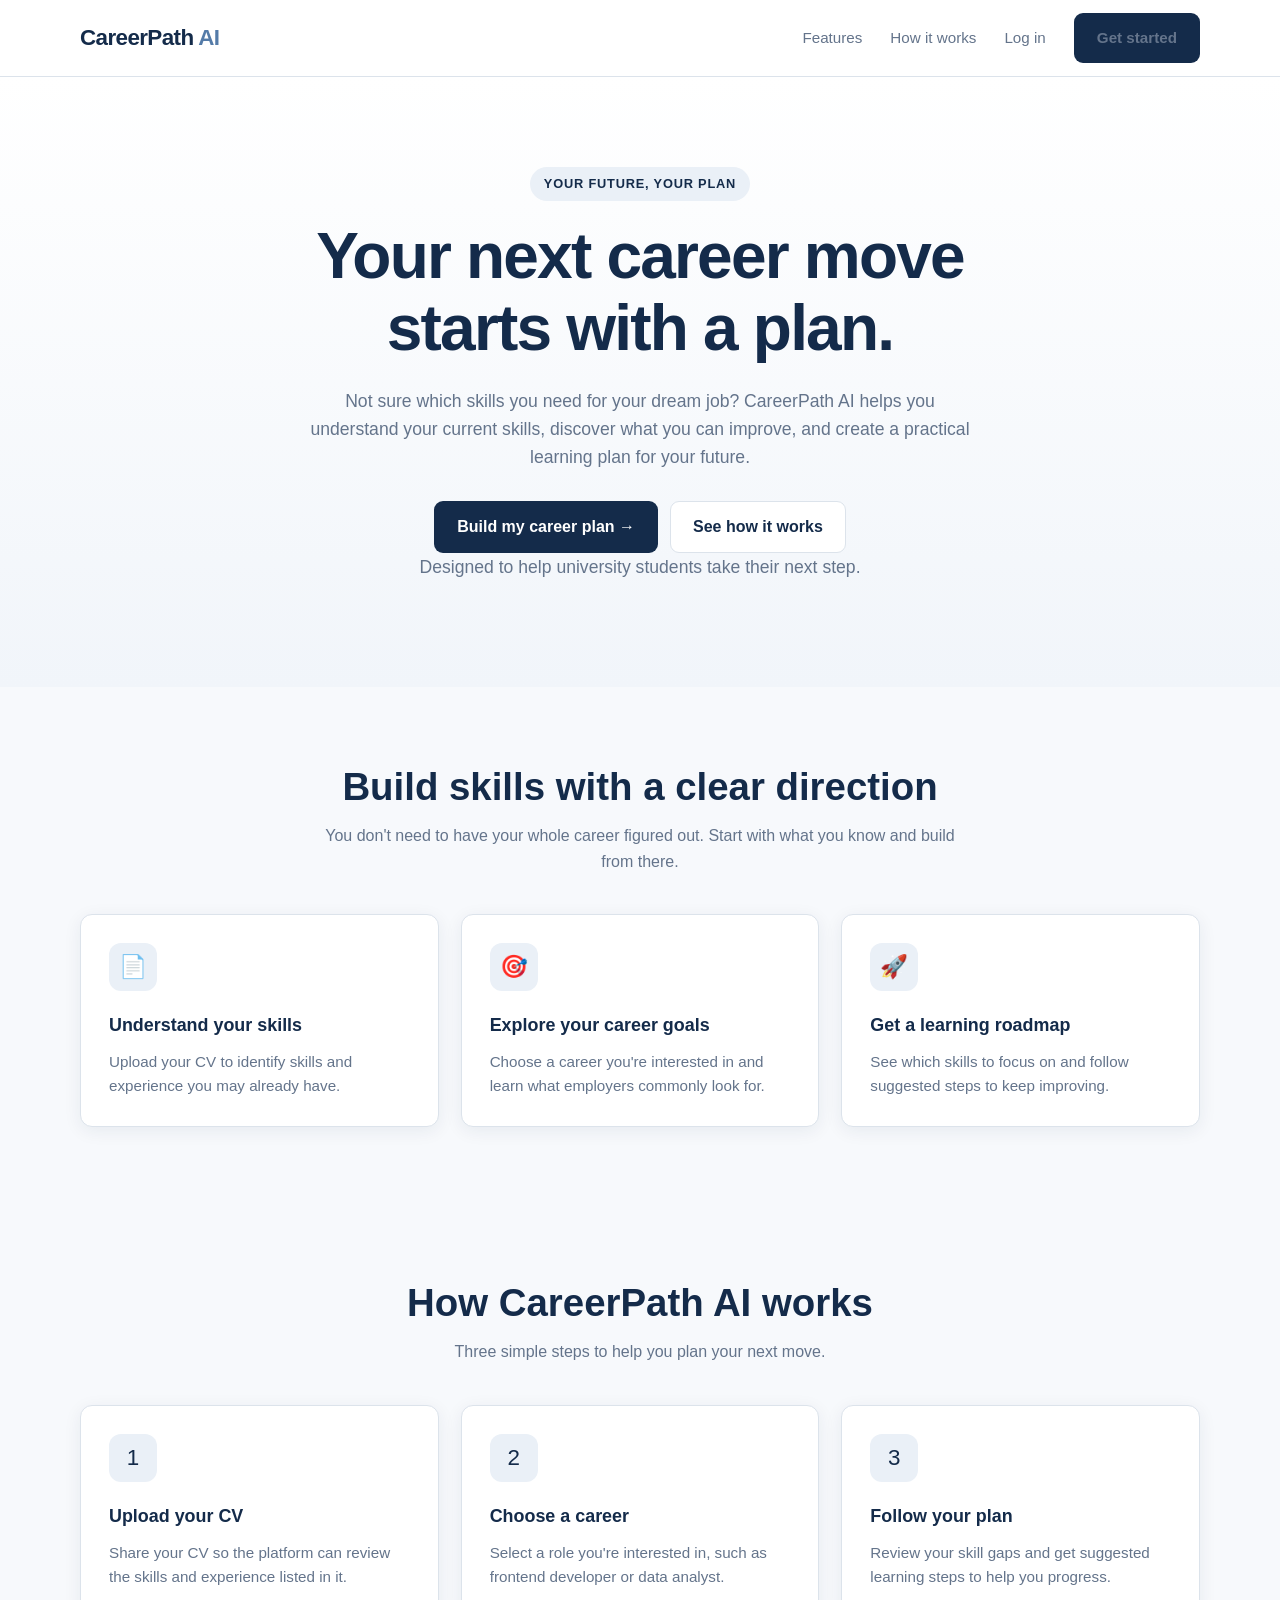
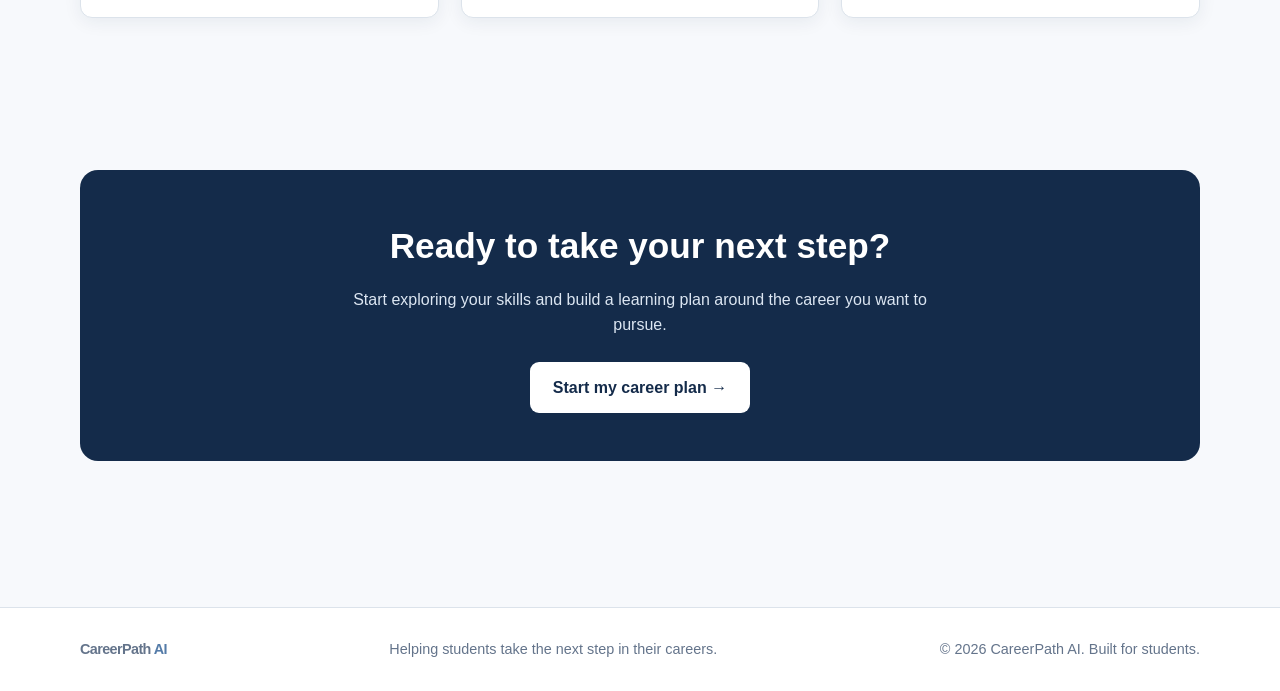
==== commit 09dc5e7f: "Improve dashboard and frontend features" ====
--- a/index.html
+++ b/index.html
@@ -16,10 +16,11 @@
             <a href="index.html" class="logo">CareerPath <span>AI</span></a>
 
             <ul class="nav-links">
-                <li><a href="#features">Features</a></li>
-                <li><a href="#how-it-works">How it works</a></li>
-                <li><a href="upload.html" class="btn btn-primary">Get started</a></li>
-            </ul>
+    <li><a href="#features">Features</a></li>
+    <li><a href="#how-it-works">How it works</a></li>
+    <li><a href="login.html">Log in</a></li>
+    <li><a href="register.html" class="btn btn-primary">Get started</a></li>
+</ul>
         </nav>
     </header>
 
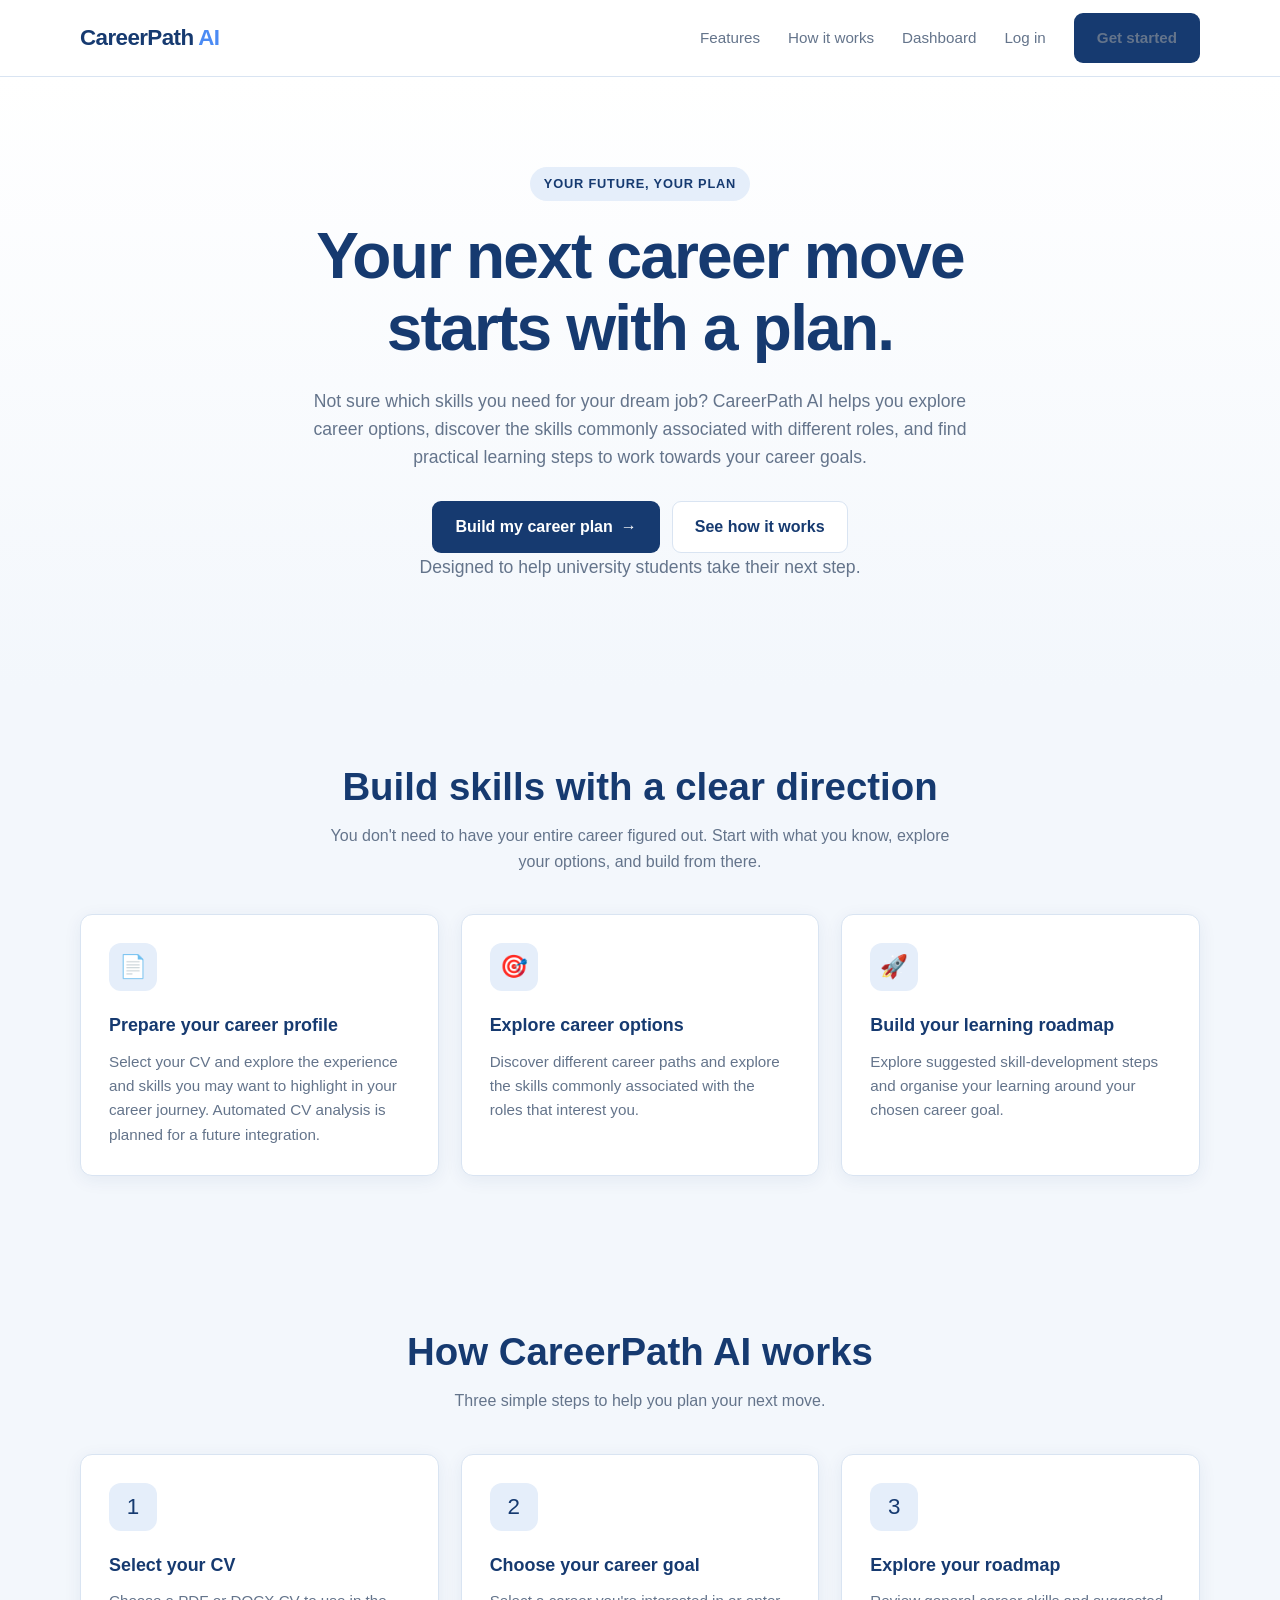
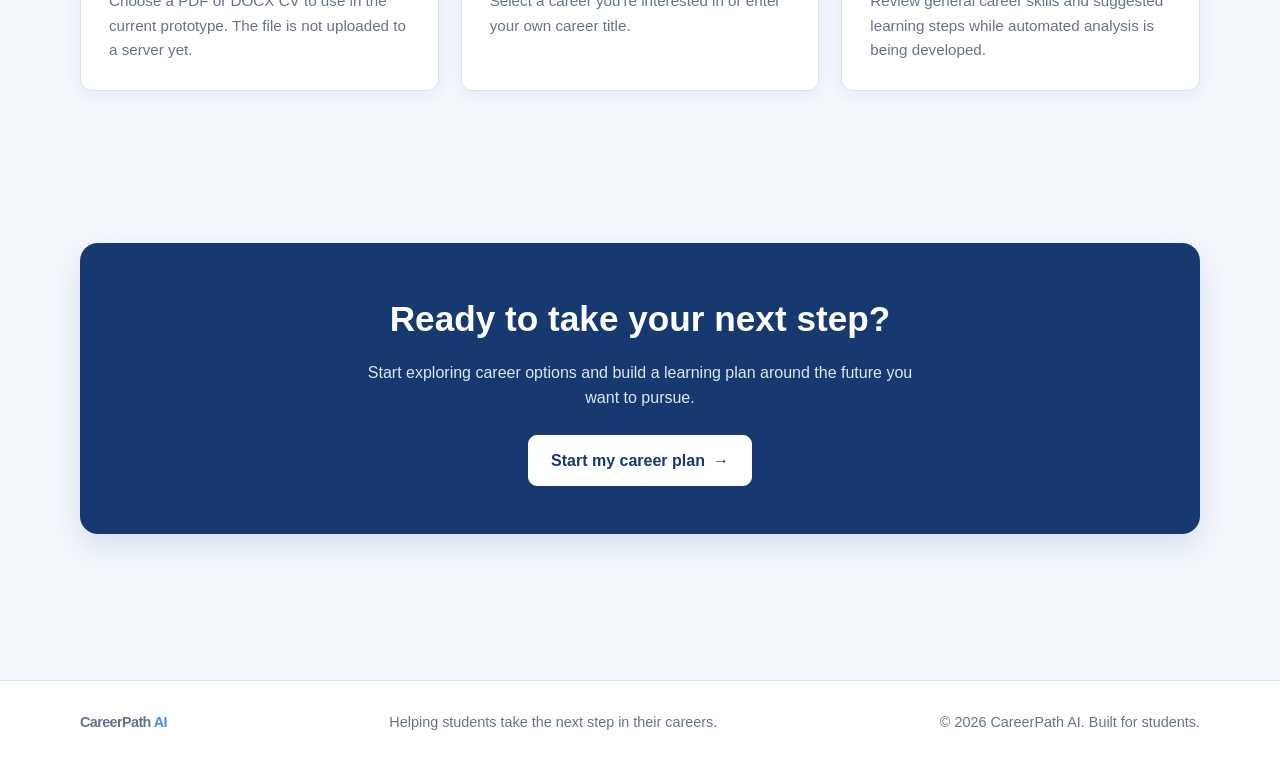
==== commit da21d5b0: "Update CareerPath AI frontend" ====
--- a/index.html
+++ b/index.html
@@ -4,43 +4,61 @@
 <head>
     <meta charset="UTF-8">
     <meta name="viewport" content="width=device-width, initial-scale=1.0">
+
     <meta name="description"
-          content="Discover your skill gaps and create a personalised career learning plan with CareerPath AI.">
+          content="Explore career options, discover useful skills, and build a learning roadmap with CareerPath AI.">
+
+    <meta name="theme-color" content="#163A70">
+
     <title>CareerPath AI | Plan Your Career Journey</title>
+
     <link rel="stylesheet" href="styles.css">
 </head>
 <body>
 
     <header class="navbar">
         <nav class="nav-container" aria-label="Main navigation">
-            <a href="index.html" class="logo">CareerPath <span>AI</span></a>
+
+            <a href="index.html" class="logo" aria-label="CareerPath AI homepage">
+                CareerPath <span>AI</span>
+            </a>
 
             <ul class="nav-links">
-    <li><a href="#features">Features</a></li>
-    <li><a href="#how-it-works">How it works</a></li>
-    <li><a href="login.html">Log in</a></li>
-    <li><a href="register.html" class="btn btn-primary">Get started</a></li>
-</ul>
+                <li><a href="#features">Features</a></li>
+                <li><a href="#how-it-works">How it works</a></li>
+                <li><a href="dashboard.html">Dashboard</a></li>
+                <li><a href="login.html">Log in</a></li>
+                <li>
+                    <a href="register.html" class="btn btn-primary">
+                        Get started
+                    </a>
+                </li>
+            </ul>
+
         </nav>
     </header>
 
     <main>
+
         <section class="hero">
             <div class="container hero-content">
+
                 <span class="eyebrow">YOUR FUTURE, YOUR PLAN</span>
 
                 <h1>Your next career move starts with a plan.</h1>
 
                 <p>
                     Not sure which skills you need for your dream job?
-                    CareerPath AI helps you understand your current skills,
-                    discover what you can improve, and create a practical
-                    learning plan for your future.
+                    CareerPath AI helps you explore career options, discover
+                    the skills commonly associated with different roles,
+                    and find practical learning steps to work towards
+                    your career goals.
                 </p>
 
                 <div class="hero-actions">
                     <a href="upload.html" class="btn btn-primary">
-                        Build my career plan &rarr;
+                        Build my career plan
+                        <span aria-hidden="true">&rarr;</span>
                     </a>
 
                     <a href="#how-it-works" class="btn btn-secondary">
@@ -51,28 +69,33 @@
                 <p class="hero-note">
                     Designed to help university students take their next step.
                 </p>
+
             </div>
         </section>
 
         <section class="section" id="features">
             <div class="container">
+
                 <div class="section-heading">
                     <h2>Build skills with a clear direction</h2>
                     <p>
-                        You don't need to have your whole career figured out.
-                        Start with what you know and build from there.
+                        You don't need to have your entire career figured out.
+                        Start with what you know, explore your options,
+                        and build from there.
                     </p>
                 </div>
 
                 <div class="features-grid">
+
                     <article class="feature-card">
                         <div class="feature-icon" aria-hidden="true">
                             &#128196;
                         </div>
-                        <h3>Understand your skills</h3>
-                        <p>
-                            Upload your CV to identify skills and experience
-                            you may already have.
+                        <h3>Prepare your career profile</h3>
+                        <p>
+                            Select your CV and explore the experience and
+                            skills you may want to highlight in your career journey.
+                            Automated CV analysis is planned for a future integration.
                         </p>
                     </article>
 
@@ -80,10 +103,11 @@
                         <div class="feature-icon" aria-hidden="true">
                             &#127919;
                         </div>
-                        <h3>Explore your career goals</h3>
-                        <p>
-                            Choose a career you're interested in and learn
-                            what employers commonly look for.
+                        <h3>Explore career options</h3>
+                        <p>
+                            Discover different career paths and explore
+                            the skills commonly associated with the roles
+                            that interest you.
                         </p>
                     </article>
 
@@ -91,18 +115,21 @@
                         <div class="feature-icon" aria-hidden="true">
                             &#128640;
                         </div>
-                        <h3>Get a learning roadmap</h3>
-                        <p>
-                            See which skills to focus on and follow
-                            suggested steps to keep improving.
-                        </p>
-                    </article>
+                        <h3>Build your learning roadmap</h3>
+                        <p>
+                            Explore suggested skill-development steps
+                            and organise your learning around your
+                            chosen career goal.
+                        </p>
+                    </article>
+
                 </div>
             </div>
         </section>
 
         <section class="section" id="how-it-works">
             <div class="container">
+
                 <div class="section-heading">
                     <h2>How CareerPath AI works</h2>
                     <p>
@@ -111,59 +138,74 @@
                 </div>
 
                 <div class="features-grid">
+
                     <article class="feature-card">
                         <div class="feature-icon" aria-hidden="true">1</div>
-                        <h3>Upload your CV</h3>
-                        <p>
-                            Share your CV so the platform can review the
-                            skills and experience listed in it.
+                        <h3>Select your CV</h3>
+                        <p>
+                            Choose a PDF or DOCX CV to use in the current
+                            prototype. The file is not uploaded to a server yet.
                         </p>
                     </article>
 
                     <article class="feature-card">
                         <div class="feature-icon" aria-hidden="true">2</div>
-                        <h3>Choose a career</h3>
-                        <p>
-                            Select a role you're interested in, such as
-                            frontend developer or data analyst.
+                        <h3>Choose your career goal</h3>
+                        <p>
+                            Select a career you're interested in or enter
+                            your own career title.
                         </p>
                     </article>
 
                     <article class="feature-card">
                         <div class="feature-icon" aria-hidden="true">3</div>
-                        <h3>Follow your plan</h3>
-                        <p>
-                            Review your skill gaps and get suggested
-                            learning steps to help you progress.
-                        </p>
-                    </article>
+                        <h3>Explore your roadmap</h3>
+                        <p>
+                            Review general career skills and suggested
+                            learning steps while automated analysis
+                            is being developed.
+                        </p>
+                    </article>
+
                 </div>
             </div>
         </section>
 
         <section class="section">
             <div class="container">
+
                 <div class="cta">
                     <h2>Ready to take your next step?</h2>
                     <p>
-                        Start exploring your skills and build a learning
-                        plan around the career you want to pursue.
+                        Start exploring career options and build a learning
+                        plan around the future you want to pursue.
                     </p>
+
                     <a href="upload.html" class="btn">
-                        Start my career plan &rarr;
-                    </a>
-                </div>
-            </div>
-        </section>
+                        Start my career plan
+                        <span aria-hidden="true">&rarr;</span>
+                    </a>
+                </div>
+
+            </div>
+        </section>
+
     </main>
 
     <footer class="footer">
         <div class="container footer-content">
-            <a href="index.html" class="logo">CareerPath <span>AI</span></a>
+
+            <a href="index.html" class="logo" aria-label="CareerPath AI homepage">
+                CareerPath <span>AI</span>
+            </a>
+
             <p>Helping students take the next step in their careers.</p>
+
             <p>&copy; 2026 CareerPath AI. Built for students.</p>
+
         </div>
     </footer>
-
+<script src="app.js"></script>
+<script src="upload.js"></script>
 </body>
 </html>
--- a/styles.css
+++ b/styles.css
@@ -4,20 +4,25 @@
    Theme: Dark Blue, White and Light Blue
 ======================================== */
 
+/* Colour palette */
 :root {
-    --primary: #142B4A;
-    --primary-hover: #203F66;
-    --secondary: #EAF0F7;
-    --background: #F7F9FC;
+    --primary: #163A70;
+    --primary-hover: #24549A;
+    --primary-light: #4B8BF4;
+
+    --background: #F3F7FC;
     --surface: #FFFFFF;
-    --text: #243247;
+    --secondary: #E5EEFA;
+
+    --text: #1E293B;
     --text-muted: #64748B;
-    --border: #DCE3EB;
+    --border: #D9E4F2;
+
     --success: #16805D;
     --error: #B42318;
 
     --radius: 12px;
-    --shadow: 0 4px 18px rgba(20, 43, 74, 0.07);
+    --shadow: 0 4px 18px rgba(22, 58, 112, 0.07);
     --transition: 0.2s ease;
 }
 
@@ -69,11 +74,11 @@
 
 /* Navigation */
 .navbar {
-    background: var(--surface);
-    border-bottom: 1px solid var(--border);
     position: sticky;
     top: 0;
     z-index: 100;
+    background: var(--surface);
+    border-bottom: 1px solid var(--border);
 }
 
 .nav-container {
@@ -94,7 +99,7 @@
 }
 
 .logo span {
-    color: #547BA8;
+    color: var(--primary-light);
 }
 
 .nav-links {
@@ -128,7 +133,10 @@
     text-align: center;
     transition:
         background var(--transition),
-        transform var(--transition);
+        border-color var(--transition),
+        color var(--transition),
+        transform var(--transition),
+        box-shadow var(--transition);
 }
 
 .btn:hover {
@@ -142,16 +150,18 @@
 
 .btn-primary:hover {
     background: var(--primary-hover);
+    box-shadow: 0 5px 14px rgba(22, 58, 112, 0.15);
 }
 
 .btn-secondary {
-    background: #FFFFFF;
+    background: var(--surface);
     border-color: var(--border);
     color: var(--primary);
 }
 
 .btn-secondary:hover {
     background: var(--secondary);
+    border-color: #B8CBE5;
 }
 
 .btn-block {
@@ -161,7 +171,11 @@
 /* Hero section */
 .hero {
     padding: 90px 0 76px;
-    background: linear-gradient(180deg, #FFFFFF 0%, #F1F5FA 100%);
+    background: linear-gradient(
+        180deg,
+        #FFFFFF 0%,
+        #F3F7FC 100%
+    );
 }
 
 .hero-content {
@@ -245,11 +259,16 @@
     border: 1px solid var(--border);
     border-radius: var(--radius);
     box-shadow: var(--shadow);
-    transition: transform var(--transition);
+    transition:
+        transform var(--transition),
+        box-shadow var(--transition),
+        border-color var(--transition);
 }
 
 .feature-card:hover {
     transform: translateY(-4px);
+    border-color: #C4D5ED;
+    box-shadow: 0 10px 26px rgba(22, 58, 112, 0.09);
 }
 
 .feature-icon {
@@ -283,6 +302,7 @@
     border-radius: 18px;
     color: #FFFFFF;
     text-align: center;
+    box-shadow: 0 12px 30px rgba(22, 58, 112, 0.12);
 }
 
 .cta h2 {
@@ -299,6 +319,12 @@
 .cta .btn {
     background: #FFFFFF;
     color: var(--primary);
+    border-color: #FFFFFF;
+}
+
+.cta .btn:hover {
+    background: var(--secondary);
+    border-color: var(--secondary);
 }
 
 /* Forms */
@@ -318,16 +344,21 @@
     padding: 12px 14px;
     border: 1px solid var(--border);
     border-radius: 9px;
-    background: #FFFFFF;
+    background: var(--surface);
     color: var(--text);
     outline: none;
-    transition: border-color var(--transition),
+    transition:
+        border-color var(--transition),
         box-shadow var(--transition);
 }
 
+.form-control::placeholder {
+    color: #94A3B8;
+}
+
 .form-control:focus {
-    border-color: var(--primary);
-    box-shadow: 0 0 0 3px rgba(20, 43, 74, 0.12);
+    border-color: var(--primary-light);
+    box-shadow: 0 0 0 3px rgba(75, 139, 244, 0.15);
 }
 
 .form-help {
@@ -339,17 +370,18 @@
 /* Upload area */
 .upload-area {
     padding: 42px 24px;
-    border: 2px dashed #AABBD0;
+    border: 2px dashed var(--border);
     border-radius: var(--radius);
-    background: #FFFFFF;
+    background: #F8FAFE;
     text-align: center;
-    transition: background var(--transition),
+    transition:
+        background var(--transition),
         border-color var(--transition);
 }
 
 .upload-area:hover,
 .upload-area.dragover {
-    border-color: var(--primary);
+    border-color: var(--primary-light);
     background: var(--secondary);
 }
 
@@ -363,7 +395,7 @@
     color: var(--text-muted);
 }
 
-/* Dashboard and results */
+/* Page headers */
 .page-header {
     padding: 42px 0 24px;
 }
@@ -378,9 +410,10 @@
     color: var(--text-muted);
 }
 
+/* General cards */
 .card {
     padding: 26px;
-    background: #FFFFFF;
+    background: var(--surface);
     border: 1px solid var(--border);
     border-radius: var(--radius);
     box-shadow: var(--shadow);
@@ -392,6 +425,7 @@
     color: var(--primary);
 }
 
+/* Skill tags */
 .skill-tag {
     display: inline-block;
     margin: 4px;
@@ -402,6 +436,7 @@
     font-size: 0.85rem;
 }
 
+/* Progress bars */
 .progress-track {
     width: 100%;
     height: 9px;
@@ -413,7 +448,7 @@
 .progress-bar {
     height: 100%;
     border-radius: inherit;
-    background: var(--primary);
+    background: var(--primary-light);
     transition: width 0.4s ease;
 }
 
@@ -438,7 +473,7 @@
 .footer {
     margin-top: 70px;
     padding: 30px 0;
-    background: #FFFFFF;
+    background: var(--surface);
     border-top: 1px solid var(--border);
 }
 
@@ -456,13 +491,17 @@
     font-size: 0.9rem;
 }
 
+.footer a:hover {
+    color: var(--primary);
+}
+
 /* Accessibility */
 a:focus-visible,
 button:focus-visible,
 input:focus-visible,
 select:focus-visible,
 textarea:focus-visible {
-    outline: 3px solid #7295BC;
+    outline: 3px solid var(--primary-light);
     outline-offset: 3px;
 }
 
